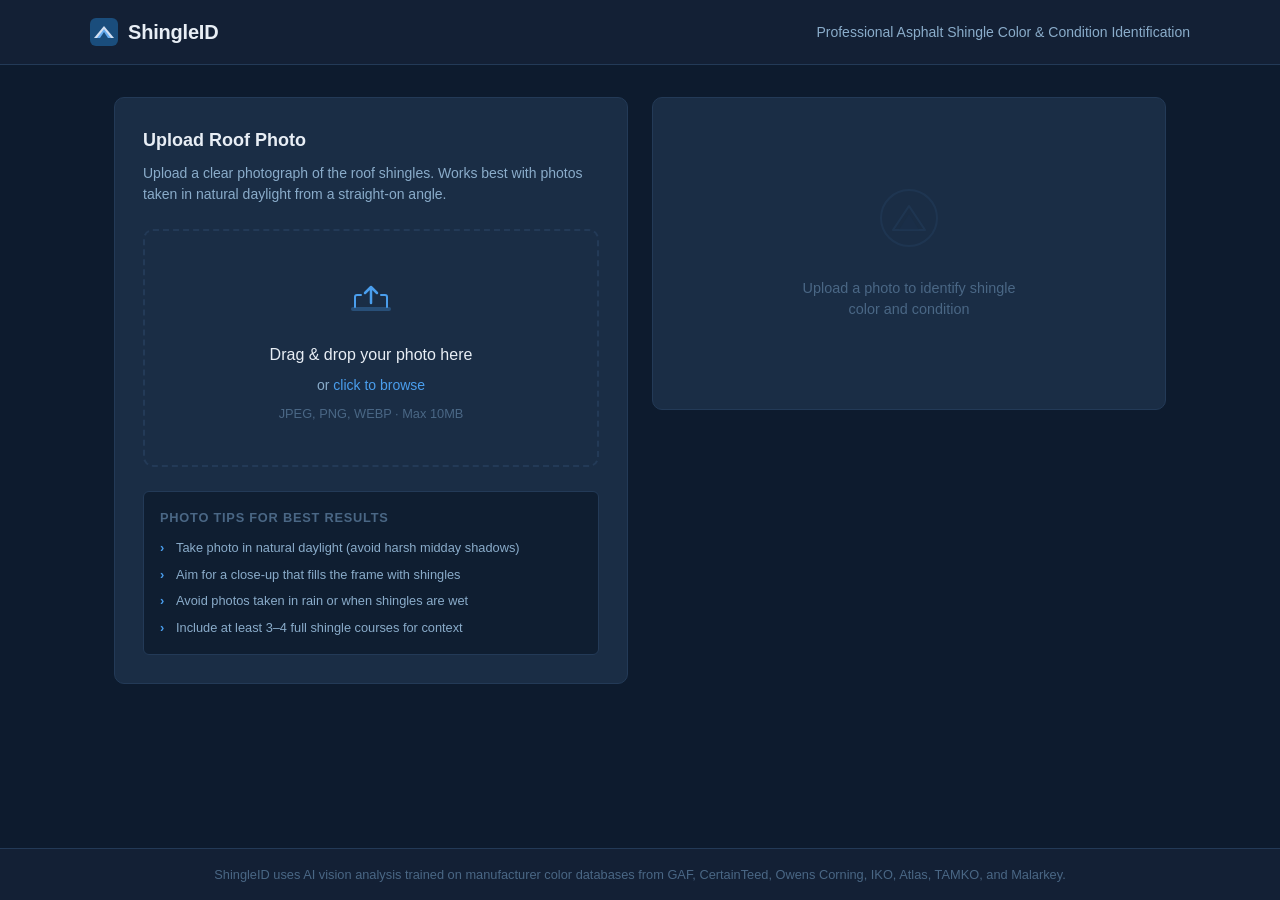
==== index.html @ e9d3400c "Deploy frontend to GitHub Pages e1e3cfd3feae121451f950fd6338cbbd2b38c214" ====
<!DOCTYPE html>
<html lang="en">
<head>
  <meta charset="UTF-8" />
  <meta name="viewport" content="width=device-width, initial-scale=1.0" />
  <title>ShingleID — Asphalt Shingle Identifier</title>
  <link rel="stylesheet" href="css/main.css" />
  <link rel="stylesheet" href="css/components.css" />
</head>
<body>
  <header class="header">
    <div class="header__inner">
      <div class="header__logo">
        <svg width="28" height="28" viewBox="0 0 28 28" fill="none" aria-hidden="true">
          <rect width="28" height="28" rx="6" fill="#1a4d7c"/>
          <path d="M4 20L14 8L24 20H4Z" fill="#e8f0fe" opacity="0.9"/>
          <path d="M7 20L14 11L21 20H7Z" fill="#4a9eed" opacity="0.8"/>
          <path d="M10 20L14 14L18 20H10Z" fill="#1a4d7c"/>
        </svg>
        <span>ShingleID</span>
      </div>
      <p class="header__tagline">Professional Asphalt Shingle Color &amp; Condition Identification</p>
    </div>
  </header>

  <main class="main">
    <div class="app-layout">
      <!-- Upload Panel -->
      <section class="panel panel--upload" id="uploadPanel">
        <h2 class="panel__title">Upload Roof Photo</h2>
        <p class="panel__desc">
          Upload a clear photograph of the roof shingles. Works best with photos taken
          in natural daylight from a straight-on angle.
        </p>

        <div class="upload-zone" id="uploadZone" tabindex="0" role="button"
             aria-label="Upload shingle photo — click or drag and drop">
          <div class="upload-zone__icon" aria-hidden="true">
            <svg width="48" height="48" viewBox="0 0 48 48" fill="none">
              <path d="M24 32V16M24 16L18 22M24 16L30 22" stroke="#4a9eed" stroke-width="2.5"
                    stroke-linecap="round" stroke-linejoin="round"/>
              <rect x="4" y="36" width="40" height="4" rx="2" fill="#4a9eed" opacity="0.3"/>
              <path d="M8 36V26a2 2 0 012-2h4M40 36V26a2 2 0 00-2-2h-4"
                    stroke="#4a9eed" stroke-width="2" stroke-linecap="round"/>
            </svg>
          </div>
          <p class="upload-zone__label">Drag &amp; drop your photo here</p>
          <p class="upload-zone__sub">or <span class="upload-zone__link">click to browse</span></p>
          <p class="upload-zone__hint">JPEG, PNG, WEBP · Max 10MB</p>
          <input type="file" id="fileInput" accept="image/jpeg,image/jpg,image/png,image/webp"
                 class="upload-zone__input" aria-hidden="true" tabindex="-1" />
        </div>

        <div class="preview-area hidden" id="previewArea">
          <img id="previewImg" class="preview-image" alt="Shingle photo preview" />
          <div class="preview-actions">
            <button class="btn btn--secondary" id="changeBtn" type="button">Change Photo</button>
            <button class="btn btn--primary" id="analyzeBtn" type="button">
              <svg width="16" height="16" viewBox="0 0 16 16" fill="none" aria-hidden="true">
                <circle cx="8" cy="8" r="6" stroke="currentColor" stroke-width="1.5"/>
                <path d="M8 5v3l2 2" stroke="currentColor" stroke-width="1.5"
                      stroke-linecap="round"/>
              </svg>
              Analyze Shingles
            </button>
          </div>
        </div>

        <div class="tips">
          <h3 class="tips__title">Photo Tips for Best Results</h3>
          <ul class="tips__list">
            <li>Take photo in natural daylight (avoid harsh midday shadows)</li>
            <li>Aim for a close-up that fills the frame with shingles</li>
            <li>Avoid photos taken in rain or when shingles are wet</li>
            <li>Include at least 3–4 full shingle courses for context</li>
          </ul>
        </div>
      </section>

      <!-- Results Panel -->
      <section class="panel panel--results" id="resultsPanel">
        <div class="results-placeholder" id="resultsPlaceholder">
          <div class="placeholder-icon" aria-hidden="true">
            <svg width="64" height="64" viewBox="0 0 64 64" fill="none">
              <circle cx="32" cy="32" r="28" stroke="#2a4a6e" stroke-width="2"/>
              <path d="M16 44L32 20L48 44H16Z" stroke="#2a4a6e" stroke-width="2"
                    stroke-linejoin="round" fill="none"/>
              <path d="M22 44L32 28L42 44H22Z" fill="#1a3a5e" opacity="0.5"/>
            </svg>
          </div>
          <p class="placeholder-text">Upload a photo to identify shingle color and condition</p>
        </div>

        <!-- Loading State -->
        <div class="loading-state hidden" id="loadingState">
          <div class="spinner" aria-label="Analyzing shingles...">
            <div class="spinner__ring"></div>
          </div>
          <p class="loading-text">Analyzing shingles...</p>
          <p class="loading-sub">Comparing against manufacturer color database</p>
        </div>

        <!-- Results Card -->
        <div class="results-card hidden" id="resultsCard">
          <div class="results-header">
            <div class="color-swatch-large" id="colorSwatchLarge"></div>
            <div class="results-primary">
              <div class="color-name-label">Identified Color</div>
              <div class="color-name" id="colorName">—</div>
              <div class="color-meta" id="colorMeta">—</div>
            </div>
          </div>

          <div class="results-grid">
            <div class="result-item">
              <div class="result-item__label">Condition</div>
              <div class="result-item__value">
                <span class="condition-badge" id="conditionBadge">—</span>
              </div>
            </div>

            <div class="result-item">
              <div class="result-item__label">Overall Confidence</div>
              <div class="result-item__value">
                <div class="confidence-bar-wrap">
                  <div class="confidence-bar" id="confidenceBar">
                    <div class="confidence-bar__fill" id="confidenceBarFill"></div>
                  </div>
                  <span class="confidence-pct" id="confidencePct">—</span>
                </div>
              </div>
            </div>
          </div>

          <div class="reasoning-section">
            <div class="reasoning-item">
              <div class="reasoning-item__title">Color Analysis</div>
              <div class="reasoning-item__text" id="colorReasoning">—</div>
            </div>
            <div class="reasoning-item">
              <div class="reasoning-item__title">Condition Assessment</div>
              <div class="reasoning-item__text" id="conditionReasoning">—</div>
            </div>
          </div>

          <div class="alternatives-section hidden" id="alternativesSection">
            <div class="alternatives-title">Alternative Matches</div>
            <div class="alternatives-list" id="alternativesList"></div>
          </div>

          <div class="review-warning hidden" id="reviewWarning">
            <svg width="16" height="16" viewBox="0 0 16 16" fill="none" aria-hidden="true">
              <path d="M8 2L14 13H2L8 2Z" stroke="#c47a00" stroke-width="1.5"
                    stroke-linejoin="round" fill="none"/>
              <path d="M8 6v3" stroke="#c47a00" stroke-width="1.5" stroke-linecap="round"/>
              <circle cx="8" cy="11" r="0.75" fill="#c47a00"/>
            </svg>
            Low confidence — consider taking a clearer photo or consulting the alternatives above
          </div>

          <div class="results-footer">
            <button class="btn btn--secondary btn--full" id="tryAnotherBtn" type="button">
              Analyze Another Photo
            </button>
          </div>
        </div>

        <!-- Error State -->
        <div class="error-state hidden" id="errorState">
          <div class="error-icon" aria-hidden="true">
            <svg width="48" height="48" viewBox="0 0 48 48" fill="none">
              <circle cx="24" cy="24" r="20" stroke="#d94f4f" stroke-width="2"/>
              <path d="M16 16L32 32M32 16L16 32" stroke="#d94f4f" stroke-width="2"
                    stroke-linecap="round"/>
            </svg>
          </div>
          <p class="error-title" id="errorTitle">Analysis failed</p>
          <p class="error-msg" id="errorMsg">Please try again.</p>
          <button class="btn btn--secondary" id="retryBtn" type="button">Try Again</button>
        </div>
      </section>
    </div>
  </main>

  <footer class="footer">
    <p>ShingleID uses AI vision analysis trained on manufacturer color databases from
       GAF, CertainTeed, Owens Corning, IKO, Atlas, TAMKO, and Malarkey.</p>
  </footer>

  <script src="js/config.js"></script>
  <script src="js/upload.js"></script>
  <script src="js/api.js"></script>
  <script src="js/results.js"></script>
  <script src="js/app.js"></script>
</body>
</html>
---- css/main.css ----
/* === Reset & Base === */
*, *::before, *::after { box-sizing: border-box; margin: 0; padding: 0; }

:root {
  --bg: #0d1b2e;
  --bg-surface: #132035;
  --bg-panel: #1a2d45;
  --bg-input: #0f1e31;
  --border: #233a57;
  --border-focus: #4a9eed;
  --text-primary: #e8eef5;
  --text-secondary: #8aacca;
  --text-muted: #4a6785;
  --accent: #4a9eed;
  --accent-hover: #6bb5f8;
  --accent-dark: #1a4d7c;
  --success: #2ecc71;
  --warning: #f0a500;
  --danger: #d94f4f;
  --radius: 10px;
  --radius-sm: 6px;
  --shadow: 0 4px 24px rgba(0,0,0,0.35);
  --font: -apple-system, BlinkMacSystemFont, 'Segoe UI', Roboto, sans-serif;
  --transition: 0.18s ease;
}

html { font-size: 16px; scroll-behavior: smooth; }

body {
  font-family: var(--font);
  background: var(--bg);
  color: var(--text-primary);
  line-height: 1.6;
  min-height: 100vh;
  display: flex;
  flex-direction: column;
}

/* === Header === */
.header {
  background: var(--bg-surface);
  border-bottom: 1px solid var(--border);
  padding: 16px 24px;
}

.header__inner {
  max-width: 1100px;
  margin: 0 auto;
  display: flex;
  align-items: center;
  gap: 20px;
  flex-wrap: wrap;
}

.header__logo {
  display: flex;
  align-items: center;
  gap: 10px;
  font-size: 1.25rem;
  font-weight: 700;
  letter-spacing: -0.01em;
  color: var(--text-primary);
}

.header__tagline {
  color: var(--text-secondary);
  font-size: 0.875rem;
  margin-left: auto;
}

/* === Main Layout === */
.main {
  flex: 1;
  padding: 32px 24px;
  max-width: 1100px;
  margin: 0 auto;
  width: 100%;
}

.app-layout {
  display: grid;
  grid-template-columns: 1fr 1fr;
  gap: 24px;
  align-items: start;
}

@media (max-width: 768px) {
  .app-layout { grid-template-columns: 1fr; }
  .header__tagline { display: none; }
}

/* === Panels === */
.panel {
  background: var(--bg-panel);
  border: 1px solid var(--border);
  border-radius: var(--radius);
  padding: 28px;
}

.panel__title {
  font-size: 1.125rem;
  font-weight: 600;
  margin-bottom: 8px;
  color: var(--text-primary);
}

.panel__desc {
  color: var(--text-secondary);
  font-size: 0.875rem;
  margin-bottom: 24px;
  line-height: 1.5;
}

/* === Buttons === */
.btn {
  display: inline-flex;
  align-items: center;
  gap: 8px;
  padding: 10px 20px;
  border-radius: var(--radius-sm);
  border: none;
  font-size: 0.9rem;
  font-weight: 500;
  cursor: pointer;
  transition: background var(--transition), opacity var(--transition);
  font-family: var(--font);
  text-decoration: none;
}

.btn--primary {
  background: var(--accent);
  color: #fff;
}

.btn--primary:hover { background: var(--accent-hover); }
.btn--primary:disabled { opacity: 0.5; cursor: not-allowed; }

.btn--secondary {
  background: var(--bg-input);
  color: var(--text-secondary);
  border: 1px solid var(--border);
}

.btn--secondary:hover { border-color: var(--accent); color: var(--text-primary); }

.btn--full { width: 100%; justify-content: center; }

/* === Utilities === */
.hidden { display: none !important; }

/* === Footer === */
.footer {
  background: var(--bg-surface);
  border-top: 1px solid var(--border);
  padding: 16px 24px;
  text-align: center;
  font-size: 0.8rem;
  color: var(--text-muted);
  line-height: 1.5;
}
---- css/components.css ----
/* === Upload Zone === */
.upload-zone {
  border: 2px dashed var(--border);
  border-radius: var(--radius);
  padding: 40px 24px;
  text-align: center;
  cursor: pointer;
  transition: border-color var(--transition), background var(--transition);
  position: relative;
  outline: none;
  user-select: none;
}

.upload-zone:hover,
.upload-zone:focus,
.upload-zone.drag-over {
  border-color: var(--accent);
  background: rgba(74, 158, 237, 0.04);
}

.upload-zone__input {
  position: absolute;
  inset: 0;
  opacity: 0;
  cursor: pointer;
  width: 100%;
  height: 100%;
}

.upload-zone__icon { margin-bottom: 16px; }

.upload-zone__label {
  font-size: 1rem;
  font-weight: 500;
  color: var(--text-primary);
  margin-bottom: 6px;
}

.upload-zone__sub {
  color: var(--text-secondary);
  font-size: 0.875rem;
  margin-bottom: 8px;
}

.upload-zone__link {
  color: var(--accent);
  font-weight: 500;
}

.upload-zone__hint {
  font-size: 0.8rem;
  color: var(--text-muted);
}

/* === Preview Area === */
.preview-area {
  display: flex;
  flex-direction: column;
  gap: 16px;
}

.preview-image {
  width: 100%;
  max-height: 280px;
  object-fit: cover;
  border-radius: var(--radius-sm);
  border: 1px solid var(--border);
  display: block;
}

.preview-actions {
  display: flex;
  gap: 12px;
}

.preview-actions .btn--primary { flex: 1; justify-content: center; }

/* === Tips === */
.tips {
  margin-top: 24px;
  padding: 16px;
  background: var(--bg-input);
  border-radius: var(--radius-sm);
  border: 1px solid var(--border);
}

.tips__title {
  font-size: 0.8rem;
  font-weight: 600;
  text-transform: uppercase;
  letter-spacing: 0.06em;
  color: var(--text-muted);
  margin-bottom: 10px;
}

.tips__list {
  list-style: none;
  display: flex;
  flex-direction: column;
  gap: 6px;
}

.tips__list li {
  font-size: 0.8rem;
  color: var(--text-secondary);
  padding-left: 16px;
  position: relative;
}

.tips__list li::before {
  content: "›";
  position: absolute;
  left: 0;
  color: var(--accent);
  font-weight: bold;
}

/* === Results Placeholder === */
.results-placeholder {
  display: flex;
  flex-direction: column;
  align-items: center;
  justify-content: center;
  padding: 60px 24px;
  text-align: center;
  gap: 20px;
}

.placeholder-icon { opacity: 0.3; }

.placeholder-text {
  color: var(--text-muted);
  font-size: 0.9rem;
  max-width: 240px;
  line-height: 1.5;
}

/* === Loading State === */
.loading-state {
  display: flex;
  flex-direction: column;
  align-items: center;
  justify-content: center;
  padding: 60px 24px;
  gap: 16px;
  text-align: center;
}

.spinner {
  width: 48px;
  height: 48px;
  position: relative;
}

.spinner__ring {
  width: 100%;
  height: 100%;
  border: 3px solid var(--border);
  border-top-color: var(--accent);
  border-radius: 50%;
  animation: spin 0.9s linear infinite;
}

@keyframes spin { to { transform: rotate(360deg); } }

.loading-text {
  font-size: 1rem;
  font-weight: 500;
  color: var(--text-primary);
}

.loading-sub {
  font-size: 0.85rem;
  color: var(--text-secondary);
}

/* === Results Card === */
.results-card { display: flex; flex-direction: column; gap: 20px; }

.results-header {
  display: flex;
  align-items: flex-start;
  gap: 16px;
}

.color-swatch-large {
  width: 72px;
  height: 72px;
  min-width: 72px;
  border-radius: var(--radius-sm);
  border: 2px solid var(--border);
  background: #555;
  box-shadow: 0 2px 8px rgba(0,0,0,0.3);
}

.results-primary { flex: 1; }

.color-name-label {
  font-size: 0.75rem;
  text-transform: uppercase;
  letter-spacing: 0.08em;
  color: var(--text-muted);
  margin-bottom: 4px;
}

.color-name {
  font-size: 1.5rem;
  font-weight: 700;
  color: var(--text-primary);
  line-height: 1.2;
  margin-bottom: 6px;
}

.color-meta {
  font-size: 0.875rem;
  color: var(--text-secondary);
}

/* === Results Grid === */
.results-grid {
  display: grid;
  grid-template-columns: 1fr 1fr;
  gap: 16px;
}

@media (max-width: 480px) {
  .results-grid { grid-template-columns: 1fr; }
}

.result-item {
  background: var(--bg-input);
  border: 1px solid var(--border);
  border-radius: var(--radius-sm);
  padding: 12px 14px;
}

.result-item__label {
  font-size: 0.75rem;
  text-transform: uppercase;
  letter-spacing: 0.06em;
  color: var(--text-muted);
  margin-bottom: 6px;
}

.result-item__value {
  font-size: 0.9rem;
  color: var(--text-primary);
}

/* === Condition Badge === */
.condition-badge {
  display: inline-block;
  padding: 3px 10px;
  border-radius: 20px;
  font-size: 0.8rem;
  font-weight: 600;
  text-transform: capitalize;
  letter-spacing: 0.02em;
}

.condition-badge--new    { background: rgba(46,204,113,0.15); color: #2ecc71; border: 1px solid rgba(46,204,113,0.3); }
.condition-badge--good   { background: rgba(74,158,237,0.15); color: #4a9eed; border: 1px solid rgba(74,158,237,0.3); }
.condition-badge--worn   { background: rgba(240,165,0,0.15);  color: #f0a500; border: 1px solid rgba(240,165,0,0.3); }
.condition-badge--faded  { background: rgba(240,165,0,0.12);  color: #d4900a; border: 1px solid rgba(240,165,0,0.25); }
.condition-badge--damaged { background: rgba(217,79,79,0.15); color: #d94f4f; border: 1px solid rgba(217,79,79,0.3); }

/* === Confidence Bar === */
.confidence-bar-wrap {
  display: flex;
  align-items: center;
  gap: 10px;
}

.confidence-bar {
  flex: 1;
  height: 8px;
  background: var(--border);
  border-radius: 4px;
  overflow: hidden;
}

.confidence-bar__fill {
  height: 100%;
  border-radius: 4px;
  transition: width 0.5s ease, background 0.3s;
}

.confidence-pct {
  font-size: 0.85rem;
  font-weight: 600;
  color: var(--text-primary);
  min-width: 36px;
  text-align: right;
}

/* === Reasoning === */
.reasoning-section {
  display: flex;
  flex-direction: column;
  gap: 12px;
}

.reasoning-item {
  background: var(--bg-input);
  border: 1px solid var(--border);
  border-radius: var(--radius-sm);
  padding: 12px 14px;
}

.reasoning-item__title {
  font-size: 0.75rem;
  text-transform: uppercase;
  letter-spacing: 0.06em;
  color: var(--text-muted);
  margin-bottom: 6px;
}

.reasoning-item__text {
  font-size: 0.875rem;
  color: var(--text-secondary);
  line-height: 1.55;
}

/* === Alternatives === */
.alternatives-section {
  display: flex;
  flex-direction: column;
  gap: 10px;
}

.alternatives-title {
  font-size: 0.75rem;
  text-transform: uppercase;
  letter-spacing: 0.06em;
  color: var(--text-muted);
}

.alternatives-list {
  display: flex;
  flex-wrap: wrap;
  gap: 8px;
}

.alt-chip {
  display: inline-flex;
  flex-direction: column;
  padding: 8px 12px;
  background: var(--bg-input);
  border: 1px solid var(--border);
  border-radius: var(--radius-sm);
  cursor: default;
  transition: border-color var(--transition);
}

.alt-chip:hover { border-color: var(--accent); }

.alt-chip__name {
  font-size: 0.85rem;
  font-weight: 500;
  color: var(--text-primary);
}

.alt-chip__meta {
  font-size: 0.75rem;
  color: var(--text-muted);
}

/* === Review Warning === */
.review-warning {
  display: flex;
  align-items: flex-start;
  gap: 8px;
  padding: 12px 14px;
  background: rgba(240,165,0,0.08);
  border: 1px solid rgba(240,165,0,0.3);
  border-radius: var(--radius-sm);
  font-size: 0.85rem;
  color: #c47a00;
  line-height: 1.45;
}

.review-warning svg { flex-shrink: 0; margin-top: 1px; }

/* === Error State === */
.error-state {
  display: flex;
  flex-direction: column;
  align-items: center;
  gap: 14px;
  padding: 60px 24px;
  text-align: center;
}

.error-title {
  font-size: 1rem;
  font-weight: 600;
  color: var(--danger);
}

.error-msg {
  font-size: 0.875rem;
  color: var(--text-secondary);
  max-width: 280px;
  line-height: 1.5;
}

/* === Results Footer === */
.results-footer { padding-top: 4px; }
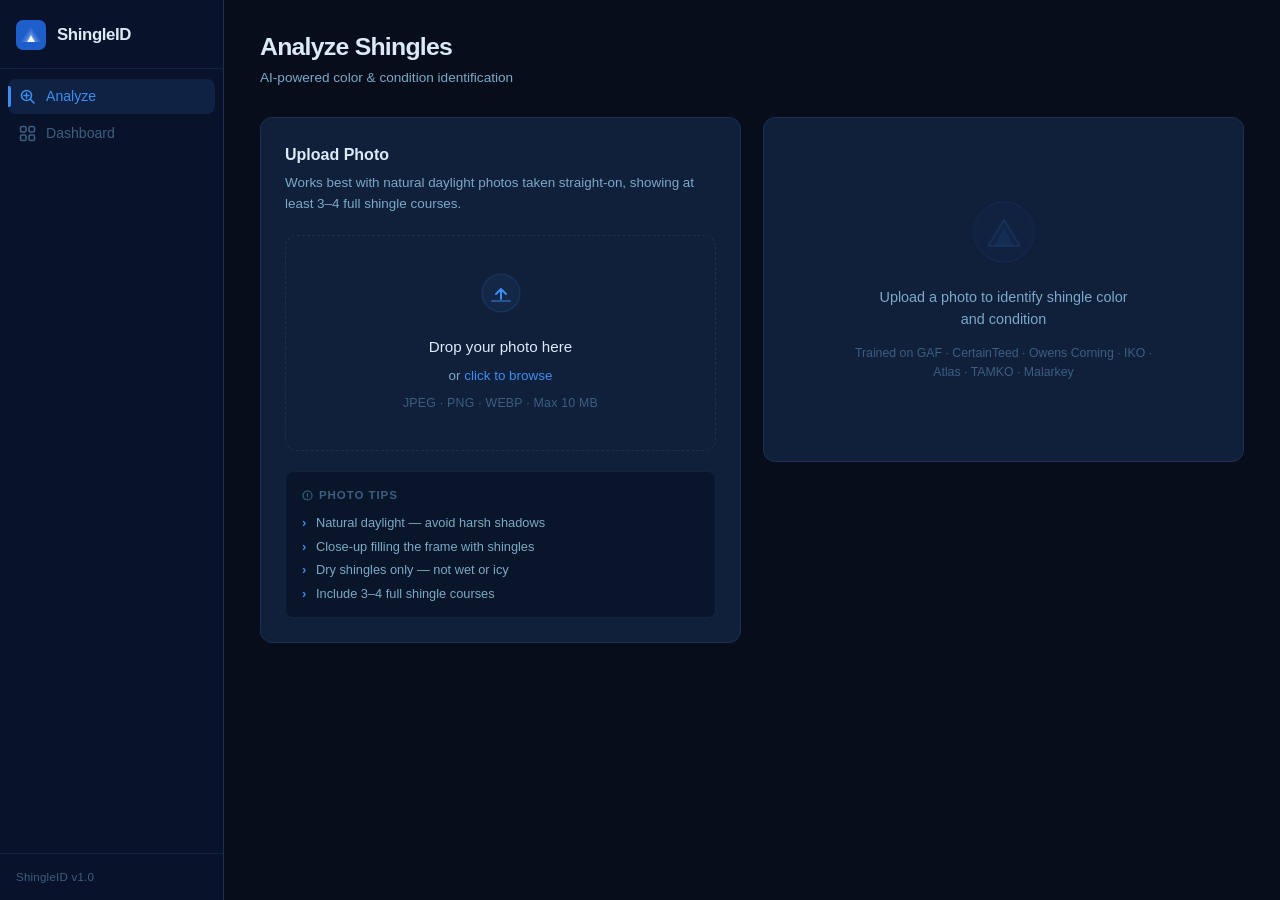
==== commit 830dc33b: "Deploy frontend to GitHub Pages fb9b1b8480ad4dadd8d3834b5f3414e577975bec" ====
--- a/index.html
+++ b/index.html
@@ -8,189 +8,389 @@
   <link rel="stylesheet" href="css/components.css" />
 </head>
 <body>
-  <header class="header">
-    <div class="header__inner">
-      <div class="header__logo">
-        <svg width="28" height="28" viewBox="0 0 28 28" fill="none" aria-hidden="true">
-          <rect width="28" height="28" rx="6" fill="#1a4d7c"/>
-          <path d="M4 20L14 8L24 20H4Z" fill="#e8f0fe" opacity="0.9"/>
-          <path d="M7 20L14 11L21 20H7Z" fill="#4a9eed" opacity="0.8"/>
-          <path d="M10 20L14 14L18 20H10Z" fill="#1a4d7c"/>
+
+  <!-- ═══ SIDEBAR ═══ -->
+  <aside class="sidebar" id="sidebar" aria-label="Main navigation">
+    <div class="sidebar__brand">
+      <svg width="30" height="30" viewBox="0 0 30 30" fill="none" aria-hidden="true">
+        <rect width="30" height="30" rx="7" fill="url(#sg)"/>
+        <path d="M5 22L15 7L25 22H5Z" fill="rgba(255,255,255,0.1)"/>
+        <path d="M8 22L15 11L22 22H8Z" fill="rgba(255,255,255,0.18)"/>
+        <path d="M11 22L15 15L19 22H11Z" fill="white" opacity="0.92"/>
+        <defs>
+          <linearGradient id="sg" x1="0" y1="0" x2="30" y2="30">
+            <stop offset="0%" stop-color="#1e5fcc"/>
+            <stop offset="100%" stop-color="#0c357a"/>
+          </linearGradient>
+        </defs>
+      </svg>
+      <span class="sidebar__brand-text">ShingleID</span>
+    </div>
+
+    <nav class="sidebar__nav" role="navigation" aria-label="Views">
+      <button class="nav-item nav-item--active" data-view="analyze" type="button" title="Analyze">
+        <svg class="nav-item__icon" width="17" height="17" viewBox="0 0 17 17" fill="none" aria-hidden="true">
+          <circle cx="7.5" cy="7.5" r="5" stroke="currentColor" stroke-width="1.6"/>
+          <path d="M11.5 11.5L15 15" stroke="currentColor" stroke-width="1.6" stroke-linecap="round"/>
+          <path d="M7.5 5v5M5 7.5h5" stroke="currentColor" stroke-width="1.4" stroke-linecap="round"/>
         </svg>
-        <span>ShingleID</span>
+        <span class="nav-item__label">Analyze</span>
+      </button>
+      <button class="nav-item" data-view="dashboard" type="button" title="Dashboard">
+        <svg class="nav-item__icon" width="17" height="17" viewBox="0 0 17 17" fill="none" aria-hidden="true">
+          <rect x="1.5" y="1.5" width="5.5" height="5.5" rx="1.5" stroke="currentColor" stroke-width="1.6"/>
+          <rect x="10" y="1.5" width="5.5" height="5.5" rx="1.5" stroke="currentColor" stroke-width="1.6"/>
+          <rect x="1.5" y="10" width="5.5" height="5.5" rx="1.5" stroke="currentColor" stroke-width="1.6"/>
+          <rect x="10" y="10" width="5.5" height="5.5" rx="1.5" stroke="currentColor" stroke-width="1.6"/>
+        </svg>
+        <span class="nav-item__label">Dashboard</span>
+      </button>
+    </nav>
+
+    <div class="sidebar__spacer"></div>
+
+    <div class="sidebar__footer">
+      <div class="sidebar__version">ShingleID v1.0</div>
+    </div>
+  </aside>
+
+  <!-- Mobile overlay -->
+  <div class="sidebar-overlay hidden" id="sidebarOverlay" aria-hidden="true"></div>
+
+  <!-- ═══ SHELL ═══ -->
+  <div class="shell">
+
+    <!-- Mobile topbar -->
+    <header class="topbar" aria-label="Mobile header">
+      <button class="topbar__menu" id="menuToggle" type="button" aria-label="Open menu">
+        <svg width="19" height="19" viewBox="0 0 19 19" fill="none" aria-hidden="true">
+          <path d="M2.5 4.5h14M2.5 9.5h14M2.5 14.5h14" stroke="currentColor" stroke-width="1.7" stroke-linecap="round"/>
+        </svg>
+      </button>
+      <div class="topbar__brand">
+        <svg width="20" height="20" viewBox="0 0 30 30" fill="none" aria-hidden="true">
+          <rect width="30" height="30" rx="7" fill="#1e5fcc"/>
+          <path d="M11 22L15 15L19 22H11Z" fill="white"/>
+        </svg>
+        ShingleID
       </div>
-      <p class="header__tagline">Professional Asphalt Shingle Color &amp; Condition Identification</p>
-    </div>
-  </header>
-
-  <main class="main">
-    <div class="app-layout">
-      <!-- Upload Panel -->
-      <section class="panel panel--upload" id="uploadPanel">
-        <h2 class="panel__title">Upload Roof Photo</h2>
-        <p class="panel__desc">
-          Upload a clear photograph of the roof shingles. Works best with photos taken
-          in natural daylight from a straight-on angle.
-        </p>
-
-        <div class="upload-zone" id="uploadZone" tabindex="0" role="button"
-             aria-label="Upload shingle photo — click or drag and drop">
-          <div class="upload-zone__icon" aria-hidden="true">
-            <svg width="48" height="48" viewBox="0 0 48 48" fill="none">
-              <path d="M24 32V16M24 16L18 22M24 16L30 22" stroke="#4a9eed" stroke-width="2.5"
-                    stroke-linecap="round" stroke-linejoin="round"/>
-              <rect x="4" y="36" width="40" height="4" rx="2" fill="#4a9eed" opacity="0.3"/>
-              <path d="M8 36V26a2 2 0 012-2h4M40 36V26a2 2 0 00-2-2h-4"
-                    stroke="#4a9eed" stroke-width="2" stroke-linecap="round"/>
+    </header>
+
+    <!-- ─── MAIN SCROLL AREA ─── -->
+    <main class="main" id="mainScroll">
+
+      <!-- ══ ANALYZE VIEW ══ -->
+      <div class="view" id="viewAnalyze">
+        <div class="view__header">
+          <div>
+            <h1 class="view__title">Analyze Shingles</h1>
+            <p class="view__subtitle">AI-powered color &amp; condition identification</p>
+          </div>
+        </div>
+
+        <div class="app-layout">
+
+          <!-- Upload Panel -->
+          <section class="panel panel--upload" id="uploadPanel">
+            <h2 class="panel__title">Upload Photo</h2>
+            <p class="panel__desc">Works best with natural daylight photos taken straight-on, showing at least 3–4 full shingle courses.</p>
+
+            <div class="upload-zone" id="uploadZone" tabindex="0" role="button"
+                 aria-label="Upload shingle photo — click or drag and drop">
+              <div class="upload-zone__icon" aria-hidden="true">
+                <svg width="42" height="42" viewBox="0 0 42 42" fill="none">
+                  <circle cx="21" cy="21" r="19" fill="rgba(61,142,240,0.07)" stroke="rgba(61,142,240,0.18)" stroke-width="1.2"/>
+                  <path d="M21 27V17M21 17l-5 5M21 17l5 5" stroke="#3d8ef0" stroke-width="2"
+                        stroke-linecap="round" stroke-linejoin="round"/>
+                  <path d="M12 29h18" stroke="#3d8ef0" stroke-width="1.8" stroke-linecap="round" opacity="0.45"/>
+                </svg>
+              </div>
+              <p class="upload-zone__label">Drop your photo here</p>
+              <p class="upload-zone__sub">or <span class="upload-zone__link">click to browse</span></p>
+              <p class="upload-zone__hint">JPEG · PNG · WEBP · Max 10 MB</p>
+              <input type="file" id="fileInput" accept="image/jpeg,image/jpg,image/png,image/webp"
+                     class="upload-zone__input" aria-hidden="true" tabindex="-1" />
+            </div>
+
+            <div class="preview-area hidden" id="previewArea">
+              <div class="preview-wrap">
+                <img id="previewImg" class="preview-image" alt="Shingle photo preview" />
+                <span class="preview-badge">Ready to analyze</span>
+              </div>
+              <div class="preview-actions">
+                <button class="btn btn--ghost" id="changeBtn" type="button">Change Photo</button>
+                <button class="btn btn--primary" id="analyzeBtn" type="button">
+                  <svg width="14" height="14" viewBox="0 0 14 14" fill="none" aria-hidden="true">
+                    <circle cx="6.5" cy="6.5" r="4.5" stroke="currentColor" stroke-width="1.5"/>
+                    <path d="M10 10L13 13" stroke="currentColor" stroke-width="1.5" stroke-linecap="round"/>
+                    <path d="M6.5 4.5v4M4.5 6.5h4" stroke="currentColor" stroke-width="1.3" stroke-linecap="round"/>
+                  </svg>
+                  Analyze Shingles
+                </button>
+              </div>
+            </div>
+
+            <div class="tips">
+              <div class="tips__title">
+                <svg width="11" height="11" viewBox="0 0 11 11" fill="none" aria-hidden="true">
+                  <circle cx="5.5" cy="5.5" r="4.5" stroke="currentColor" stroke-width="1.2"/>
+                  <path d="M5.5 3.5v3" stroke="currentColor" stroke-width="1.2" stroke-linecap="round"/>
+                  <circle cx="5.5" cy="8" r="0.55" fill="currentColor"/>
+                </svg>
+                Photo Tips
+              </div>
+              <ul class="tips__list">
+                <li>Natural daylight — avoid harsh shadows</li>
+                <li>Close-up filling the frame with shingles</li>
+                <li>Dry shingles only — not wet or icy</li>
+                <li>Include 3–4 full shingle courses</li>
+              </ul>
+            </div>
+          </section>
+
+          <!-- Results Panel -->
+          <section class="panel panel--results" id="resultsPanel">
+
+            <!-- Placeholder -->
+            <div class="results-placeholder" id="resultsPlaceholder">
+              <div class="placeholder-graphic" aria-hidden="true">
+                <svg width="68" height="68" viewBox="0 0 68 68" fill="none">
+                  <circle cx="34" cy="34" r="30" fill="rgba(61,142,240,0.05)" stroke="rgba(61,142,240,0.12)" stroke-width="1.5"/>
+                  <path d="M18 48L34 22L50 48H18Z" stroke="rgba(61,142,240,0.25)" stroke-width="1.5"
+                        stroke-linejoin="round" fill="rgba(61,142,240,0.06)"/>
+                  <path d="M24 48L34 30L44 48H24Z" fill="rgba(61,142,240,0.14)"/>
+                </svg>
+              </div>
+              <p class="placeholder-text">Upload a photo to identify shingle color and condition</p>
+              <p class="placeholder-hint">Trained on GAF · CertainTeed · Owens Corning · IKO · Atlas · TAMKO · Malarkey</p>
+            </div>
+
+            <!-- Loading -->
+            <div class="loading-state hidden" id="loadingState">
+              <div class="loading-ring" role="status" aria-label="Analyzing">
+                <svg width="50" height="50" viewBox="0 0 50 50" fill="none">
+                  <circle cx="25" cy="25" r="21" stroke="var(--border)" stroke-width="3"/>
+                  <circle cx="25" cy="25" r="21" stroke="var(--accent)" stroke-width="3"
+                          stroke-linecap="round" stroke-dasharray="132" stroke-dashoffset="99"
+                          class="loading-ring__arc"/>
+                </svg>
+              </div>
+              <p class="loading-text">Analyzing shingles…</p>
+              <p class="loading-sub">Comparing against manufacturer color database</p>
+            </div>
+
+            <!-- Results Card -->
+            <div class="results-card hidden" id="resultsCard">
+              <div class="results-hero">
+                <div class="color-swatch-large" id="colorSwatchLarge"></div>
+                <div class="results-primary">
+                  <div class="color-name-label">Identified Color</div>
+                  <div class="color-name" id="colorName">—</div>
+                  <div class="color-meta" id="colorMeta">—</div>
+                </div>
+              </div>
+
+              <div class="results-grid">
+                <div class="result-item">
+                  <div class="result-item__label">Condition</div>
+                  <div class="result-item__value">
+                    <span class="condition-badge" id="conditionBadge">—</span>
+                  </div>
+                </div>
+                <div class="result-item">
+                  <div class="result-item__label">Confidence</div>
+                  <div class="result-item__value">
+                    <div class="confidence-bar-wrap">
+                      <div class="confidence-bar" id="confidenceBar">
+                        <div class="confidence-bar__fill" id="confidenceBarFill"></div>
+                      </div>
+                      <span class="confidence-pct" id="confidencePct">—</span>
+                    </div>
+                  </div>
+                </div>
+              </div>
+
+              <div class="reasoning-section">
+                <div class="reasoning-item">
+                  <div class="reasoning-item__title">Color Analysis</div>
+                  <div class="reasoning-item__text" id="colorReasoning">—</div>
+                </div>
+                <div class="reasoning-item">
+                  <div class="reasoning-item__title">Condition Assessment</div>
+                  <div class="reasoning-item__text" id="conditionReasoning">—</div>
+                </div>
+              </div>
+
+              <div class="alternatives-section hidden" id="alternativesSection">
+                <div class="alternatives-title">Alternative Matches</div>
+                <div class="alternatives-list" id="alternativesList"></div>
+              </div>
+
+              <div class="review-warning hidden" id="reviewWarning">
+                <svg width="14" height="14" viewBox="0 0 14 14" fill="none" aria-hidden="true">
+                  <path d="M7 1.5L13 12H1L7 1.5Z" stroke="currentColor" stroke-width="1.4" stroke-linejoin="round"/>
+                  <path d="M7 5.5v3" stroke="currentColor" stroke-width="1.4" stroke-linecap="round"/>
+                  <circle cx="7" cy="10" r="0.6" fill="currentColor"/>
+                </svg>
+                Low confidence — consider a clearer photo or review alternatives above
+              </div>
+
+              <div class="results-actions">
+                <button class="btn btn--ghost btn--full" id="tryAnotherBtn" type="button">
+                  Analyze Another Photo
+                </button>
+              </div>
+            </div>
+
+            <!-- Error State -->
+            <div class="error-state hidden" id="errorState">
+              <div class="error-icon" aria-hidden="true">
+                <svg width="44" height="44" viewBox="0 0 44 44" fill="none">
+                  <circle cx="22" cy="22" r="19" fill="rgba(239,68,68,0.07)" stroke="rgba(239,68,68,0.25)" stroke-width="1.5"/>
+                  <path d="M15 15L29 29M29 15L15 29" stroke="#ef4444" stroke-width="2" stroke-linecap="round"/>
+                </svg>
+              </div>
+              <p class="error-title" id="errorTitle">Analysis failed</p>
+              <p class="error-msg" id="errorMsg">Please try again.</p>
+              <button class="btn btn--ghost" id="retryBtn" type="button">Try Again</button>
+            </div>
+
+          </section>
+        </div><!-- /app-layout -->
+      </div><!-- /viewAnalyze -->
+
+
+      <!-- ══ DASHBOARD VIEW ══ -->
+      <div class="view hidden" id="viewDashboard">
+        <div class="view__header">
+          <div>
+            <h1 class="view__title">Dashboard</h1>
+            <p class="view__subtitle">Analysis history and insights</p>
+          </div>
+          <button class="btn btn--ghost btn--sm" id="clearHistoryBtn" type="button">
+            <svg width="12" height="12" viewBox="0 0 12 12" fill="none" aria-hidden="true">
+              <path d="M1.5 3h9M4 3V2h4v1M3.5 3l.5 7h4l.5-7" stroke="currentColor" stroke-width="1.3" stroke-linecap="round" stroke-linejoin="round"/>
             </svg>
-          </div>
-          <p class="upload-zone__label">Drag &amp; drop your photo here</p>
-          <p class="upload-zone__sub">or <span class="upload-zone__link">click to browse</span></p>
-          <p class="upload-zone__hint">JPEG, PNG, WEBP · Max 10MB</p>
-          <input type="file" id="fileInput" accept="image/jpeg,image/jpg,image/png,image/webp"
-                 class="upload-zone__input" aria-hidden="true" tabindex="-1" />
+            Clear History
+          </button>
         </div>
 
-        <div class="preview-area hidden" id="previewArea">
-          <img id="previewImg" class="preview-image" alt="Shingle photo preview" />
-          <div class="preview-actions">
-            <button class="btn btn--secondary" id="changeBtn" type="button">Change Photo</button>
-            <button class="btn btn--primary" id="analyzeBtn" type="button">
-              <svg width="16" height="16" viewBox="0 0 16 16" fill="none" aria-hidden="true">
-                <circle cx="8" cy="8" r="6" stroke="currentColor" stroke-width="1.5"/>
-                <path d="M8 5v3l2 2" stroke="currentColor" stroke-width="1.5"
-                      stroke-linecap="round"/>
+        <!-- Stats -->
+        <div class="stats-grid">
+          <div class="stat-card stat-card--blue">
+            <div class="stat-card__icon">
+              <svg width="17" height="17" viewBox="0 0 17 17" fill="none" aria-hidden="true">
+                <circle cx="8.5" cy="8.5" r="6" stroke="currentColor" stroke-width="1.6"/>
+                <path d="M8.5 5.5V8.5L10.5 10.5" stroke="currentColor" stroke-width="1.5" stroke-linecap="round"/>
               </svg>
-              Analyze Shingles
-            </button>
+            </div>
+            <div class="stat-card__body">
+              <div class="stat-card__value" id="statTotal">0</div>
+              <div class="stat-card__label">Total Analyses</div>
+            </div>
+          </div>
+
+          <div class="stat-card stat-card--green">
+            <div class="stat-card__icon">
+              <svg width="17" height="17" viewBox="0 0 17 17" fill="none" aria-hidden="true">
+                <path d="M2 12L6 8L9 11L15 4.5" stroke="currentColor" stroke-width="1.6" stroke-linecap="round" stroke-linejoin="round"/>
+              </svg>
+            </div>
+            <div class="stat-card__body">
+              <div class="stat-card__value" id="statAvgConf">—</div>
+              <div class="stat-card__label">Avg. Confidence</div>
+            </div>
+          </div>
+
+          <div class="stat-card stat-card--purple">
+            <div class="stat-card__icon">
+              <svg width="17" height="17" viewBox="0 0 17 17" fill="none" aria-hidden="true">
+                <rect x="2" y="4" width="13" height="11" rx="2" stroke="currentColor" stroke-width="1.6"/>
+                <path d="M5 4V2M12 4V2M2 8h13" stroke="currentColor" stroke-width="1.5" stroke-linecap="round"/>
+              </svg>
+            </div>
+            <div class="stat-card__body">
+              <div class="stat-card__value" id="statToday">0</div>
+              <div class="stat-card__label">Today</div>
+            </div>
+          </div>
+
+          <div class="stat-card stat-card--amber">
+            <div class="stat-card__icon">
+              <svg width="17" height="17" viewBox="0 0 17 17" fill="none" aria-hidden="true">
+                <path d="M8.5 1.5l1.7 3.4L14 5.7l-2.75 2.7.65 3.8L8.5 10.5l-3.4 1.7.65-3.8L2.5 5.7l3.8-.8 1.7-3.4Z" stroke="currentColor" stroke-width="1.35" stroke-linejoin="round"/>
+              </svg>
+            </div>
+            <div class="stat-card__body">
+              <div class="stat-card__value stat-card__value--sm" id="statTopMfr">—</div>
+              <div class="stat-card__label">Top Manufacturer</div>
+            </div>
           </div>
         </div>
 
-        <div class="tips">
-          <h3 class="tips__title">Photo Tips for Best Results</h3>
-          <ul class="tips__list">
-            <li>Take photo in natural daylight (avoid harsh midday shadows)</li>
-            <li>Aim for a close-up that fills the frame with shingles</li>
-            <li>Avoid photos taken in rain or when shingles are wet</li>
-            <li>Include at least 3–4 full shingle courses for context</li>
-          </ul>
+        <!-- Dashboard grid: history + insights -->
+        <div class="dashboard-grid">
+
+          <!-- History panel -->
+          <div class="dash-panel">
+            <div class="dash-panel__header">
+              <h2 class="dash-panel__title">Recent Analyses</h2>
+              <span class="dash-panel__badge" id="historyCount">0</span>
+            </div>
+            <div id="historyList" class="history-list">
+              <div class="history-empty">
+                <svg width="38" height="38" viewBox="0 0 38 38" fill="none" aria-hidden="true">
+                  <circle cx="19" cy="19" r="16" stroke="var(--border)" stroke-width="1.5"/>
+                  <path d="M11 27L19 12L27 27H11Z" stroke="var(--border)" stroke-width="1.5" stroke-linejoin="round"/>
+                </svg>
+                <p>No analyses yet</p>
+                <span>Upload a photo to get started</span>
+              </div>
+            </div>
+          </div>
+
+          <!-- Insights panel -->
+          <div class="dash-panel dash-panel--insights">
+
+            <div class="insight-block">
+              <div class="insight-block__header">
+                <span class="insight-block__title">Confidence Trend</span>
+                <span class="insight-block__sub" id="trendLabel">last 20 scans</span>
+              </div>
+              <canvas id="confidenceChart" class="trend-chart" height="72" aria-label="Confidence trend chart"></canvas>
+            </div>
+
+            <div class="insight-block">
+              <div class="insight-block__header">
+                <span class="insight-block__title">Condition Breakdown</span>
+              </div>
+              <div id="conditionBreakdown" class="breakdown-list">
+                <div class="breakdown-empty">No data yet</div>
+              </div>
+            </div>
+
+            <div class="insight-block">
+              <div class="insight-block__header">
+                <span class="insight-block__title">Top Colors</span>
+              </div>
+              <div id="colorBreakdown" class="breakdown-list">
+                <div class="breakdown-empty">No data yet</div>
+              </div>
+            </div>
+
+          </div>
         </div>
-      </section>
-
-      <!-- Results Panel -->
-      <section class="panel panel--results" id="resultsPanel">
-        <div class="results-placeholder" id="resultsPlaceholder">
-          <div class="placeholder-icon" aria-hidden="true">
-            <svg width="64" height="64" viewBox="0 0 64 64" fill="none">
-              <circle cx="32" cy="32" r="28" stroke="#2a4a6e" stroke-width="2"/>
-              <path d="M16 44L32 20L48 44H16Z" stroke="#2a4a6e" stroke-width="2"
-                    stroke-linejoin="round" fill="none"/>
-              <path d="M22 44L32 28L42 44H22Z" fill="#1a3a5e" opacity="0.5"/>
-            </svg>
-          </div>
-          <p class="placeholder-text">Upload a photo to identify shingle color and condition</p>
-        </div>
-
-        <!-- Loading State -->
-        <div class="loading-state hidden" id="loadingState">
-          <div class="spinner" aria-label="Analyzing shingles...">
-            <div class="spinner__ring"></div>
-          </div>
-          <p class="loading-text">Analyzing shingles...</p>
-          <p class="loading-sub">Comparing against manufacturer color database</p>
-        </div>
-
-        <!-- Results Card -->
-        <div class="results-card hidden" id="resultsCard">
-          <div class="results-header">
-            <div class="color-swatch-large" id="colorSwatchLarge"></div>
-            <div class="results-primary">
-              <div class="color-name-label">Identified Color</div>
-              <div class="color-name" id="colorName">—</div>
-              <div class="color-meta" id="colorMeta">—</div>
-            </div>
-          </div>
-
-          <div class="results-grid">
-            <div class="result-item">
-              <div class="result-item__label">Condition</div>
-              <div class="result-item__value">
-                <span class="condition-badge" id="conditionBadge">—</span>
-              </div>
-            </div>
-
-            <div class="result-item">
-              <div class="result-item__label">Overall Confidence</div>
-              <div class="result-item__value">
-                <div class="confidence-bar-wrap">
-                  <div class="confidence-bar" id="confidenceBar">
-                    <div class="confidence-bar__fill" id="confidenceBarFill"></div>
-                  </div>
-                  <span class="confidence-pct" id="confidencePct">—</span>
-                </div>
-              </div>
-            </div>
-          </div>
-
-          <div class="reasoning-section">
-            <div class="reasoning-item">
-              <div class="reasoning-item__title">Color Analysis</div>
-              <div class="reasoning-item__text" id="colorReasoning">—</div>
-            </div>
-            <div class="reasoning-item">
-              <div class="reasoning-item__title">Condition Assessment</div>
-              <div class="reasoning-item__text" id="conditionReasoning">—</div>
-            </div>
-          </div>
-
-          <div class="alternatives-section hidden" id="alternativesSection">
-            <div class="alternatives-title">Alternative Matches</div>
-            <div class="alternatives-list" id="alternativesList"></div>
-          </div>
-
-          <div class="review-warning hidden" id="reviewWarning">
-            <svg width="16" height="16" viewBox="0 0 16 16" fill="none" aria-hidden="true">
-              <path d="M8 2L14 13H2L8 2Z" stroke="#c47a00" stroke-width="1.5"
-                    stroke-linejoin="round" fill="none"/>
-              <path d="M8 6v3" stroke="#c47a00" stroke-width="1.5" stroke-linecap="round"/>
-              <circle cx="8" cy="11" r="0.75" fill="#c47a00"/>
-            </svg>
-            Low confidence — consider taking a clearer photo or consulting the alternatives above
-          </div>
-
-          <div class="results-footer">
-            <button class="btn btn--secondary btn--full" id="tryAnotherBtn" type="button">
-              Analyze Another Photo
-            </button>
-          </div>
-        </div>
-
-        <!-- Error State -->
-        <div class="error-state hidden" id="errorState">
-          <div class="error-icon" aria-hidden="true">
-            <svg width="48" height="48" viewBox="0 0 48 48" fill="none">
-              <circle cx="24" cy="24" r="20" stroke="#d94f4f" stroke-width="2"/>
-              <path d="M16 16L32 32M32 16L16 32" stroke="#d94f4f" stroke-width="2"
-                    stroke-linecap="round"/>
-            </svg>
-          </div>
-          <p class="error-title" id="errorTitle">Analysis failed</p>
-          <p class="error-msg" id="errorMsg">Please try again.</p>
-          <button class="btn btn--secondary" id="retryBtn" type="button">Try Again</button>
-        </div>
-      </section>
-    </div>
-  </main>
-
-  <footer class="footer">
-    <p>ShingleID uses AI vision analysis trained on manufacturer color databases from
-       GAF, CertainTeed, Owens Corning, IKO, Atlas, TAMKO, and Malarkey.</p>
-  </footer>
+      </div><!-- /viewDashboard -->
+
+    </main>
+  </div><!-- /shell -->
 
   <script src="js/config.js"></script>
+  <script src="js/store.js"></script>
   <script src="js/upload.js"></script>
   <script src="js/api.js"></script>
   <script src="js/results.js"></script>
+  <script src="js/dashboard.js"></script>
   <script src="js/app.js"></script>
 </body>
 </html>
--- a/css/main.css
+++ b/css/main.css
@@ -1,30 +1,72 @@
-/* === Reset & Base === */
+/* ============================================================
+   ShingleID — main.css
+   Shell layout, design tokens, typography, buttons, utilities
+   ============================================================ */
+
+/* === Reset === */
 *, *::before, *::after { box-sizing: border-box; margin: 0; padding: 0; }
 
+/* === Design Tokens === */
 :root {
-  --bg: #0d1b2e;
-  --bg-surface: #132035;
-  --bg-panel: #1a2d45;
-  --bg-input: #0f1e31;
-  --border: #233a57;
-  --border-focus: #4a9eed;
-  --text-primary: #e8eef5;
-  --text-secondary: #8aacca;
-  --text-muted: #4a6785;
-  --accent: #4a9eed;
-  --accent-hover: #6bb5f8;
-  --accent-dark: #1a4d7c;
-  --success: #2ecc71;
-  --warning: #f0a500;
-  --danger: #d94f4f;
-  --radius: 10px;
-  --radius-sm: 6px;
-  --shadow: 0 4px 24px rgba(0,0,0,0.35);
-  --font: -apple-system, BlinkMacSystemFont, 'Segoe UI', Roboto, sans-serif;
-  --transition: 0.18s ease;
-}
-
-html { font-size: 16px; scroll-behavior: smooth; }
+  /* Backgrounds */
+  --bg:          #070d1a;
+  --bg-sidebar:  #08122a;
+  --bg-surface:  #0c1b35;
+  --bg-panel:    #101f3a;
+  --bg-card:     #0d1b36;
+  --bg-input:    #091528;
+
+  /* Borders */
+  --border:        #1b3052;
+  --border-subtle: #102540;
+  --border-hover:  #2a4e7c;
+
+  /* Text */
+  --text-primary:   #dceaf8;
+  --text-secondary: #7aaac8;
+  --text-muted:     #3c5f80;
+
+  /* Accent */
+  --accent:       #3d8ef0;
+  --accent-light: #5ba6f8;
+  --accent-dark:  #1a4d8c;
+  --accent-glow:  rgba(61, 142, 240, 0.14);
+  --accent-dim:   rgba(61, 142, 240, 0.08);
+
+  /* Status */
+  --green:  #22c55e;
+  --purple: #7c5cfc;
+  --amber:  #f59e0b;
+  --danger: #ef4444;
+
+  /* Card accent vars (overridden per card) */
+  --card-accent: var(--accent);
+
+  /* Dimensions */
+  --sidebar-w:   224px;
+  --topbar-h:    52px;
+
+  /* Shape */
+  --radius:    12px;
+  --radius-sm: 8px;
+  --radius-xs: 5px;
+
+  /* Depth */
+  --shadow-sm: 0 1px 4px rgba(0,0,0,.35);
+  --shadow:    0 6px 28px rgba(0,0,0,.45);
+  --shadow-lg: 0 12px 48px rgba(0,0,0,.55);
+
+  /* Motion */
+  --ease:       cubic-bezier(0.4, 0, 0.2, 1);
+  --transition: 0.17s cubic-bezier(0.4, 0, 0.2, 1);
+  --trans-slow: 0.32s cubic-bezier(0.4, 0, 0.2, 1);
+
+  /* Typography */
+  --font: -apple-system, BlinkMacSystemFont, 'Segoe UI', Roboto, 'Helvetica Neue', sans-serif;
+}
+
+/* === Base === */
+html { font-size: 16px; scroll-behavior: smooth; -webkit-font-smoothing: antialiased; }
 
 body {
   font-family: var(--font);
@@ -33,128 +75,358 @@
   line-height: 1.6;
   min-height: 100vh;
   display: flex;
+  overflow: hidden; /* sidebar + shell scroll separately */
+}
+
+/* === Scrollbar === */
+::-webkit-scrollbar { width: 5px; height: 5px; }
+::-webkit-scrollbar-track { background: transparent; }
+::-webkit-scrollbar-thumb { background: var(--border); border-radius: 10px; }
+::-webkit-scrollbar-thumb:hover { background: var(--border-hover); }
+
+/* ============================================================
+   SIDEBAR
+   ============================================================ */
+.sidebar {
+  width: var(--sidebar-w);
+  min-width: var(--sidebar-w);
+  height: 100vh;
+  background: var(--bg-sidebar);
+  border-right: 1px solid var(--border);
+  display: flex;
   flex-direction: column;
-}
-
-/* === Header === */
-.header {
-  background: var(--bg-surface);
+  position: fixed;
+  left: 0; top: 0; bottom: 0;
+  z-index: 200;
+  transition: transform var(--trans-slow);
+}
+
+/* Brand */
+.sidebar__brand {
+  display: flex;
+  align-items: center;
+  gap: 11px;
+  padding: 20px 16px 18px;
+  border-bottom: 1px solid var(--border-subtle);
+  flex-shrink: 0;
+}
+
+.sidebar__brand-text {
+  font-size: 1.05rem;
+  font-weight: 700;
+  letter-spacing: -0.022em;
+  color: var(--text-primary);
+}
+
+/* Nav */
+.sidebar__nav {
+  display: flex;
+  flex-direction: column;
+  gap: 2px;
+  padding: 10px 8px;
+}
+
+.nav-item {
+  display: flex;
+  align-items: center;
+  gap: 10px;
+  padding: 9px 11px;
+  border-radius: var(--radius-sm);
+  border: none;
+  background: transparent;
+  color: var(--text-muted);
+  font-size: 0.88rem;
+  font-weight: 500;
+  cursor: pointer;
+  transition: all var(--transition);
+  width: 100%;
+  text-align: left;
+  font-family: var(--font);
+  position: relative;
+}
+
+.nav-item:hover {
+  background: var(--accent-dim);
+  color: var(--text-secondary);
+}
+
+.nav-item--active {
+  background: rgba(61, 142, 240, 0.13);
+  color: var(--accent);
+}
+
+.nav-item--active::before {
+  content: '';
+  position: absolute;
+  left: 0; top: 20%; bottom: 20%;
+  width: 3px;
+  background: var(--accent);
+  border-radius: 0 2px 2px 0;
+}
+
+.nav-item__icon { flex-shrink: 0; }
+.nav-item__label { line-height: 1; }
+
+/* Footer */
+.sidebar__spacer { flex: 1; }
+
+.sidebar__footer {
+  padding: 14px 16px;
+  border-top: 1px solid var(--border-subtle);
+}
+
+.sidebar__version {
+  font-size: 0.72rem;
+  color: var(--text-muted);
+  letter-spacing: 0.02em;
+}
+
+/* ============================================================
+   MOBILE OVERLAY
+   ============================================================ */
+.sidebar-overlay {
+  position: fixed;
+  inset: 0;
+  background: rgba(0, 8, 20, 0.72);
+  z-index: 199;
+  backdrop-filter: blur(3px);
+  -webkit-backdrop-filter: blur(3px);
+}
+
+/* ============================================================
+   SHELL
+   ============================================================ */
+.shell {
+  flex: 1;
+  margin-left: var(--sidebar-w);
+  display: flex;
+  flex-direction: column;
+  min-height: 100vh;
+  overflow: hidden;
+}
+
+/* ============================================================
+   MOBILE TOPBAR
+   ============================================================ */
+.topbar {
+  display: none; /* hidden on desktop */
+  align-items: center;
+  gap: 12px;
+  height: var(--topbar-h);
+  padding: 0 16px;
+  background: var(--bg-sidebar);
   border-bottom: 1px solid var(--border);
-  padding: 16px 24px;
-}
-
-.header__inner {
-  max-width: 1100px;
-  margin: 0 auto;
-  display: flex;
-  align-items: center;
-  gap: 20px;
-  flex-wrap: wrap;
-}
-
-.header__logo {
-  display: flex;
-  align-items: center;
-  gap: 10px;
-  font-size: 1.25rem;
+  flex-shrink: 0;
+  position: sticky;
+  top: 0;
+  z-index: 50;
+}
+
+.topbar__menu {
+  background: transparent;
+  border: none;
+  color: var(--text-secondary);
+  cursor: pointer;
+  padding: 5px;
+  display: flex;
+  align-items: center;
+  justify-content: center;
+  border-radius: var(--radius-xs);
+  transition: color var(--transition), background var(--transition);
+}
+
+.topbar__menu:hover { color: var(--text-primary); background: var(--accent-dim); }
+
+.topbar__brand {
+  display: flex;
+  align-items: center;
+  gap: 8px;
+  font-size: 0.95rem;
   font-weight: 700;
-  letter-spacing: -0.01em;
-  color: var(--text-primary);
-}
-
-.header__tagline {
-  color: var(--text-secondary);
-  font-size: 0.875rem;
-  margin-left: auto;
-}
-
-/* === Main Layout === */
+  letter-spacing: -0.015em;
+  color: var(--text-primary);
+}
+
+/* ============================================================
+   MAIN SCROLL AREA
+   ============================================================ */
 .main {
   flex: 1;
-  padding: 32px 24px;
-  max-width: 1100px;
-  margin: 0 auto;
-  width: 100%;
-}
-
-.app-layout {
-  display: grid;
-  grid-template-columns: 1fr 1fr;
-  gap: 24px;
-  align-items: start;
-}
-
-@media (max-width: 768px) {
-  .app-layout { grid-template-columns: 1fr; }
-  .header__tagline { display: none; }
-}
-
-/* === Panels === */
+  overflow-y: auto;
+  overflow-x: hidden;
+}
+
+/* ============================================================
+   VIEWS
+   ============================================================ */
+.view {
+  padding: 32px 36px 56px;
+  animation: viewIn var(--trans-slow) both;
+}
+
+@keyframes viewIn {
+  from { opacity: 0; transform: translateY(8px); }
+  to   { opacity: 1; transform: translateY(0);   }
+}
+
+.view__header {
+  display: flex;
+  align-items: flex-start;
+  justify-content: space-between;
+  gap: 16px;
+  margin-bottom: 28px;
+}
+
+.view__title {
+  font-size: 1.55rem;
+  font-weight: 700;
+  letter-spacing: -0.03em;
+  color: var(--text-primary);
+  line-height: 1.2;
+  margin-bottom: 5px;
+}
+
+.view__subtitle {
+  font-size: 0.85rem;
+  color: var(--text-secondary);
+}
+
+/* ============================================================
+   PANELS (shared)
+   ============================================================ */
 .panel {
   background: var(--bg-panel);
   border: 1px solid var(--border);
   border-radius: var(--radius);
-  padding: 28px;
+  padding: 24px;
 }
 
 .panel__title {
-  font-size: 1.125rem;
+  font-size: 1rem;
   font-weight: 600;
-  margin-bottom: 8px;
-  color: var(--text-primary);
+  color: var(--text-primary);
+  margin-bottom: 6px;
 }
 
 .panel__desc {
+  font-size: 0.84rem;
   color: var(--text-secondary);
-  font-size: 0.875rem;
-  margin-bottom: 24px;
-  line-height: 1.5;
-}
-
-/* === Buttons === */
+  margin-bottom: 20px;
+  line-height: 1.55;
+}
+
+/* ============================================================
+   ANALYZE LAYOUT
+   ============================================================ */
+.app-layout {
+  display: grid;
+  grid-template-columns: 1fr 1fr;
+  gap: 22px;
+  align-items: start;
+}
+
+/* ============================================================
+   BUTTONS
+   ============================================================ */
 .btn {
   display: inline-flex;
   align-items: center;
-  gap: 8px;
-  padding: 10px 20px;
+  gap: 7px;
+  padding: 9px 18px;
   border-radius: var(--radius-sm);
-  border: none;
-  font-size: 0.9rem;
+  border: 1px solid transparent;
+  font-size: 0.875rem;
   font-weight: 500;
   cursor: pointer;
-  transition: background var(--transition), opacity var(--transition);
+  transition: all var(--transition);
   font-family: var(--font);
   text-decoration: none;
+  line-height: 1;
+  white-space: nowrap;
 }
 
 .btn--primary {
   background: var(--accent);
   color: #fff;
-}
-
-.btn--primary:hover { background: var(--accent-hover); }
-.btn--primary:disabled { opacity: 0.5; cursor: not-allowed; }
-
-.btn--secondary {
-  background: var(--bg-input);
+  border-color: var(--accent);
+}
+
+.btn--primary:hover {
+  background: var(--accent-light);
+  border-color: var(--accent-light);
+  box-shadow: 0 0 20px rgba(61, 142, 240, 0.3);
+}
+
+.btn--primary:disabled { opacity: 0.42; cursor: not-allowed; }
+
+.btn--ghost {
+  background: transparent;
   color: var(--text-secondary);
-  border: 1px solid var(--border);
-}
-
-.btn--secondary:hover { border-color: var(--accent); color: var(--text-primary); }
-
+  border-color: var(--border);
+}
+
+.btn--ghost:hover {
+  border-color: var(--accent);
+  color: var(--text-primary);
+  background: var(--accent-dim);
+}
+
+.btn--sm  { padding: 6px 12px; font-size: 0.79rem; }
 .btn--full { width: 100%; justify-content: center; }
 
-/* === Utilities === */
+/* ============================================================
+   UTILITIES
+   ============================================================ */
 .hidden { display: none !important; }
 
-/* === Footer === */
-.footer {
-  background: var(--bg-surface);
-  border-top: 1px solid var(--border);
-  padding: 16px 24px;
-  text-align: center;
-  font-size: 0.8rem;
-  color: var(--text-muted);
-  line-height: 1.5;
-}
+/* ============================================================
+   STATS GRID
+   ============================================================ */
+.stats-grid {
+  display: grid;
+  grid-template-columns: repeat(4, 1fr);
+  gap: 16px;
+  margin-bottom: 24px;
+}
+
+/* ============================================================
+   DASHBOARD GRID
+   ============================================================ */
+.dashboard-grid {
+  display: grid;
+  grid-template-columns: 1fr 360px;
+  gap: 20px;
+  align-items: start;
+}
+
+/* ============================================================
+   RESPONSIVE
+   ============================================================ */
+@media (max-width: 1100px) {
+  .stats-grid { grid-template-columns: repeat(2, 1fr); }
+  .dashboard-grid { grid-template-columns: 1fr; }
+}
+
+@media (max-width: 1024px) {
+  .sidebar {
+    transform: translateX(-100%);
+    box-shadow: none;
+  }
+  .sidebar--open {
+    transform: translateX(0);
+    box-shadow: var(--shadow-lg);
+  }
+  .shell { margin-left: 0; }
+  .topbar { display: flex; }
+  .view { padding: 20px 16px 40px; }
+}
+
+@media (max-width: 768px) {
+  .app-layout { grid-template-columns: 1fr; }
+  .view__header { flex-direction: column; align-items: stretch; }
+  .stats-grid { grid-template-columns: repeat(2, 1fr); }
+}
+
+@media (max-width: 420px) {
+  .stats-grid { grid-template-columns: 1fr; }
+}
--- a/css/components.css
+++ b/css/components.css
@@ -1,8 +1,15 @@
-/* === Upload Zone === */
+/* ============================================================
+   ShingleID — components.css
+   Upload, results, stat cards, history, insights, charts
+   ============================================================ */
+
+/* ============================================================
+   UPLOAD ZONE
+   ============================================================ */
 .upload-zone {
-  border: 2px dashed var(--border);
+  border: 1.5px dashed var(--border);
   border-radius: var(--radius);
-  padding: 40px 24px;
+  padding: 36px 20px;
   text-align: center;
   cursor: pointer;
   transition: border-color var(--transition), background var(--transition);
@@ -15,7 +22,12 @@
 .upload-zone:focus,
 .upload-zone.drag-over {
   border-color: var(--accent);
-  background: rgba(74, 158, 237, 0.04);
+  background: var(--accent-dim);
+}
+
+.upload-zone.drag-over {
+  border-style: solid;
+  box-shadow: 0 0 0 3px var(--accent-glow);
 }
 
 .upload-zone__input {
@@ -27,18 +39,18 @@
   height: 100%;
 }
 
-.upload-zone__icon { margin-bottom: 16px; }
+.upload-zone__icon { margin-bottom: 14px; }
 
 .upload-zone__label {
-  font-size: 1rem;
+  font-size: 0.95rem;
   font-weight: 500;
   color: var(--text-primary);
-  margin-bottom: 6px;
+  margin-bottom: 5px;
 }
 
 .upload-zone__sub {
+  font-size: 0.84rem;
   color: var(--text-secondary);
-  font-size: 0.875rem;
   margin-bottom: 8px;
 }
 
@@ -48,47 +60,71 @@
 }
 
 .upload-zone__hint {
-  font-size: 0.8rem;
-  color: var(--text-muted);
-}
-
-/* === Preview Area === */
+  font-size: 0.77rem;
+  color: var(--text-muted);
+  letter-spacing: 0.02em;
+}
+
+/* ============================================================
+   PREVIEW AREA
+   ============================================================ */
 .preview-area {
   display: flex;
   flex-direction: column;
-  gap: 16px;
-}
+  gap: 14px;
+}
+
+.preview-wrap { position: relative; }
 
 .preview-image {
   width: 100%;
-  max-height: 280px;
+  max-height: 260px;
   object-fit: cover;
   border-radius: var(--radius-sm);
   border: 1px solid var(--border);
   display: block;
 }
 
+.preview-badge {
+  position: absolute;
+  bottom: 10px;
+  right: 10px;
+  background: rgba(34, 197, 94, 0.18);
+  border: 1px solid rgba(34, 197, 94, 0.4);
+  color: #22c55e;
+  font-size: 0.73rem;
+  font-weight: 600;
+  padding: 3px 9px;
+  border-radius: 20px;
+  letter-spacing: 0.04em;
+}
+
 .preview-actions {
   display: flex;
-  gap: 12px;
+  gap: 10px;
 }
 
 .preview-actions .btn--primary { flex: 1; justify-content: center; }
 
-/* === Tips === */
+/* ============================================================
+   TIPS
+   ============================================================ */
 .tips {
-  margin-top: 24px;
-  padding: 16px;
+  margin-top: 20px;
+  padding: 14px 16px;
   background: var(--bg-input);
   border-radius: var(--radius-sm);
-  border: 1px solid var(--border);
+  border: 1px solid var(--border-subtle);
 }
 
 .tips__title {
-  font-size: 0.8rem;
+  display: flex;
+  align-items: center;
+  gap: 6px;
+  font-size: 0.72rem;
   font-weight: 600;
   text-transform: uppercase;
-  letter-spacing: 0.06em;
+  letter-spacing: 0.08em;
   color: var(--text-muted);
   margin-bottom: 10px;
 }
@@ -97,14 +133,15 @@
   list-style: none;
   display: flex;
   flex-direction: column;
-  gap: 6px;
+  gap: 5px;
 }
 
 .tips__list li {
   font-size: 0.8rem;
   color: var(--text-secondary);
-  padding-left: 16px;
+  padding-left: 14px;
   position: relative;
+  line-height: 1.45;
 }
 
 .tips__list li::before {
@@ -112,168 +149,194 @@
   position: absolute;
   left: 0;
   color: var(--accent);
-  font-weight: bold;
-}
-
-/* === Results Placeholder === */
+  font-weight: 700;
+}
+
+/* ============================================================
+   RESULTS PLACEHOLDER
+   ============================================================ */
 .results-placeholder {
   display: flex;
   flex-direction: column;
   align-items: center;
   justify-content: center;
-  padding: 60px 24px;
+  padding: 56px 24px;
   text-align: center;
-  gap: 20px;
-}
-
-.placeholder-icon { opacity: 0.3; }
+  gap: 14px;
+}
+
+.placeholder-graphic { opacity: 0.6; }
 
 .placeholder-text {
-  color: var(--text-muted);
+  color: var(--text-secondary);
   font-size: 0.9rem;
-  max-width: 240px;
+  font-weight: 500;
+  max-width: 260px;
   line-height: 1.5;
 }
 
-/* === Loading State === */
+.placeholder-hint {
+  font-size: 0.77rem;
+  color: var(--text-muted);
+  max-width: 300px;
+  line-height: 1.5;
+}
+
+/* ============================================================
+   LOADING STATE
+   ============================================================ */
 .loading-state {
   display: flex;
   flex-direction: column;
   align-items: center;
   justify-content: center;
-  padding: 60px 24px;
-  gap: 16px;
+  padding: 56px 24px;
+  gap: 14px;
   text-align: center;
 }
 
-.spinner {
-  width: 48px;
-  height: 48px;
-  position: relative;
-}
-
-.spinner__ring {
-  width: 100%;
-  height: 100%;
-  border: 3px solid var(--border);
-  border-top-color: var(--accent);
-  border-radius: 50%;
-  animation: spin 0.9s linear infinite;
-}
-
-@keyframes spin { to { transform: rotate(360deg); } }
+.loading-ring { display: flex; }
+
+.loading-ring__arc {
+  animation: spin-arc 1.1s linear infinite;
+  transform-origin: center;
+}
+
+@keyframes spin-arc {
+  to { transform: rotate(360deg); }
+}
 
 .loading-text {
-  font-size: 1rem;
+  font-size: 0.95rem;
   font-weight: 500;
   color: var(--text-primary);
 }
 
 .loading-sub {
-  font-size: 0.85rem;
+  font-size: 0.82rem;
   color: var(--text-secondary);
 }
 
-/* === Results Card === */
-.results-card { display: flex; flex-direction: column; gap: 20px; }
-
-.results-header {
+/* ============================================================
+   RESULTS CARD
+   ============================================================ */
+.results-card {
+  display: flex;
+  flex-direction: column;
+  gap: 18px;
+}
+
+.results-hero {
   display: flex;
   align-items: flex-start;
   gap: 16px;
+  padding-bottom: 18px;
+  border-bottom: 1px solid var(--border-subtle);
 }
 
 .color-swatch-large {
-  width: 72px;
-  height: 72px;
-  min-width: 72px;
+  width: 68px;
+  height: 68px;
+  min-width: 68px;
   border-radius: var(--radius-sm);
-  border: 2px solid var(--border);
-  background: #555;
-  box-shadow: 0 2px 8px rgba(0,0,0,0.3);
-}
-
-.results-primary { flex: 1; }
+  border: 1.5px solid var(--border);
+  background: linear-gradient(135deg, #555, #333);
+  box-shadow: 0 3px 12px rgba(0,0,0,.35), inset 0 1px 0 rgba(255,255,255,.07);
+  transition: background 0.4s ease;
+}
+
+.results-primary { flex: 1; min-width: 0; }
 
 .color-name-label {
-  font-size: 0.75rem;
+  font-size: 0.7rem;
   text-transform: uppercase;
-  letter-spacing: 0.08em;
-  color: var(--text-muted);
-  margin-bottom: 4px;
+  letter-spacing: 0.09em;
+  color: var(--text-muted);
+  margin-bottom: 5px;
 }
 
 .color-name {
-  font-size: 1.5rem;
+  font-size: 1.4rem;
   font-weight: 700;
+  letter-spacing: -0.02em;
   color: var(--text-primary);
   line-height: 1.2;
   margin-bottom: 6px;
+  overflow: hidden;
+  text-overflow: ellipsis;
+  white-space: nowrap;
 }
 
 .color-meta {
-  font-size: 0.875rem;
+  font-size: 0.84rem;
   color: var(--text-secondary);
 }
 
-/* === Results Grid === */
+/* ============================================================
+   RESULTS GRID (condition + confidence)
+   ============================================================ */
 .results-grid {
   display: grid;
   grid-template-columns: 1fr 1fr;
-  gap: 16px;
-}
-
-@media (max-width: 480px) {
+  gap: 12px;
+}
+
+@media (max-width: 520px) {
   .results-grid { grid-template-columns: 1fr; }
 }
 
 .result-item {
   background: var(--bg-input);
-  border: 1px solid var(--border);
+  border: 1px solid var(--border-subtle);
   border-radius: var(--radius-sm);
-  padding: 12px 14px;
+  padding: 11px 14px;
 }
 
 .result-item__label {
-  font-size: 0.75rem;
+  font-size: 0.7rem;
   text-transform: uppercase;
-  letter-spacing: 0.06em;
-  color: var(--text-muted);
-  margin-bottom: 6px;
+  letter-spacing: 0.07em;
+  color: var(--text-muted);
+  margin-bottom: 7px;
 }
 
 .result-item__value {
-  font-size: 0.9rem;
-  color: var(--text-primary);
-}
-
-/* === Condition Badge === */
+  font-size: 0.88rem;
+  color: var(--text-primary);
+}
+
+/* ============================================================
+   CONDITION BADGE
+   ============================================================ */
 .condition-badge {
   display: inline-block;
   padding: 3px 10px;
   border-radius: 20px;
-  font-size: 0.8rem;
+  font-size: 0.78rem;
   font-weight: 600;
   text-transform: capitalize;
-  letter-spacing: 0.02em;
-}
-
-.condition-badge--new    { background: rgba(46,204,113,0.15); color: #2ecc71; border: 1px solid rgba(46,204,113,0.3); }
-.condition-badge--good   { background: rgba(74,158,237,0.15); color: #4a9eed; border: 1px solid rgba(74,158,237,0.3); }
-.condition-badge--worn   { background: rgba(240,165,0,0.15);  color: #f0a500; border: 1px solid rgba(240,165,0,0.3); }
-.condition-badge--faded  { background: rgba(240,165,0,0.12);  color: #d4900a; border: 1px solid rgba(240,165,0,0.25); }
-.condition-badge--damaged { background: rgba(217,79,79,0.15); color: #d94f4f; border: 1px solid rgba(217,79,79,0.3); }
-
-/* === Confidence Bar === */
+  letter-spacing: 0.03em;
+}
+
+.condition-badge--new     { background: rgba(34,197,94,.14);  color: #22c55e; border: 1px solid rgba(34,197,94,.3); }
+.condition-badge--good    { background: rgba(61,142,240,.14); color: #4a9eed; border: 1px solid rgba(61,142,240,.3); }
+.condition-badge--worn    { background: rgba(245,158,11,.14); color: #f59e0b; border: 1px solid rgba(245,158,11,.3); }
+.condition-badge--faded   { background: rgba(245,158,11,.1);  color: #d4900a; border: 1px solid rgba(245,158,11,.25); }
+.condition-badge--damaged { background: rgba(239,68,68,.14);  color: #ef4444; border: 1px solid rgba(239,68,68,.3); }
+.condition-badge--unknown { background: rgba(100,100,120,.14); color: var(--text-muted); border: 1px solid var(--border); }
+
+/* ============================================================
+   CONFIDENCE BAR
+   ============================================================ */
 .confidence-bar-wrap {
   display: flex;
   align-items: center;
-  gap: 10px;
+  gap: 9px;
 }
 
 .confidence-bar {
   flex: 1;
-  height: 8px;
+  height: 7px;
   background: var(--border);
   border-radius: 4px;
   overflow: hidden;
@@ -282,127 +345,486 @@
 .confidence-bar__fill {
   height: 100%;
   border-radius: 4px;
-  transition: width 0.5s ease, background 0.3s;
+  transition: width 0.55s var(--ease), background 0.3s;
 }
 
 .confidence-pct {
-  font-size: 0.85rem;
-  font-weight: 600;
-  color: var(--text-primary);
-  min-width: 36px;
+  font-size: 0.83rem;
+  font-weight: 600;
+  color: var(--text-primary);
+  min-width: 34px;
   text-align: right;
 }
 
-/* === Reasoning === */
+/* ============================================================
+   REASONING
+   ============================================================ */
 .reasoning-section {
   display: flex;
   flex-direction: column;
-  gap: 12px;
+  gap: 10px;
 }
 
 .reasoning-item {
   background: var(--bg-input);
-  border: 1px solid var(--border);
+  border: 1px solid var(--border-subtle);
   border-radius: var(--radius-sm);
-  padding: 12px 14px;
+  padding: 11px 14px;
 }
 
 .reasoning-item__title {
-  font-size: 0.75rem;
+  font-size: 0.7rem;
   text-transform: uppercase;
-  letter-spacing: 0.06em;
-  color: var(--text-muted);
-  margin-bottom: 6px;
+  letter-spacing: 0.07em;
+  color: var(--text-muted);
+  margin-bottom: 5px;
 }
 
 .reasoning-item__text {
-  font-size: 0.875rem;
+  font-size: 0.84rem;
   color: var(--text-secondary);
   line-height: 1.55;
 }
 
-/* === Alternatives === */
+/* ============================================================
+   ALTERNATIVES
+   ============================================================ */
 .alternatives-section {
   display: flex;
   flex-direction: column;
-  gap: 10px;
+  gap: 9px;
 }
 
 .alternatives-title {
-  font-size: 0.75rem;
+  font-size: 0.7rem;
   text-transform: uppercase;
-  letter-spacing: 0.06em;
+  letter-spacing: 0.07em;
   color: var(--text-muted);
 }
 
 .alternatives-list {
   display: flex;
   flex-wrap: wrap;
-  gap: 8px;
+  gap: 7px;
 }
 
 .alt-chip {
   display: inline-flex;
   flex-direction: column;
-  padding: 8px 12px;
+  padding: 7px 12px;
   background: var(--bg-input);
   border: 1px solid var(--border);
   border-radius: var(--radius-sm);
   cursor: default;
-  transition: border-color var(--transition);
-}
-
-.alt-chip:hover { border-color: var(--accent); }
+  transition: border-color var(--transition), background var(--transition);
+  gap: 2px;
+}
+
+.alt-chip:hover { border-color: var(--accent); background: var(--accent-dim); }
 
 .alt-chip__name {
-  font-size: 0.85rem;
+  font-size: 0.83rem;
   font-weight: 500;
   color: var(--text-primary);
 }
 
 .alt-chip__meta {
-  font-size: 0.75rem;
-  color: var(--text-muted);
-}
-
-/* === Review Warning === */
+  font-size: 0.73rem;
+  color: var(--text-muted);
+}
+
+/* ============================================================
+   REVIEW WARNING
+   ============================================================ */
 .review-warning {
   display: flex;
   align-items: flex-start;
   gap: 8px;
-  padding: 12px 14px;
-  background: rgba(240,165,0,0.08);
-  border: 1px solid rgba(240,165,0,0.3);
+  padding: 11px 13px;
+  background: rgba(245, 158, 11, .07);
+  border: 1px solid rgba(245, 158, 11, .28);
   border-radius: var(--radius-sm);
-  font-size: 0.85rem;
-  color: #c47a00;
+  font-size: 0.82rem;
+  color: #d99f0d;
   line-height: 1.45;
 }
 
-.review-warning svg { flex-shrink: 0; margin-top: 1px; }
-
-/* === Error State === */
+.review-warning svg { flex-shrink: 0; margin-top: 1px; color: #d99f0d; }
+
+/* ============================================================
+   RESULTS ACTIONS
+   ============================================================ */
+.results-actions { padding-top: 2px; }
+
+/* ============================================================
+   ERROR STATE
+   ============================================================ */
 .error-state {
   display: flex;
   flex-direction: column;
   align-items: center;
-  gap: 14px;
-  padding: 60px 24px;
+  gap: 12px;
+  padding: 56px 24px;
   text-align: center;
 }
 
 .error-title {
-  font-size: 1rem;
+  font-size: 0.95rem;
   font-weight: 600;
   color: var(--danger);
 }
 
 .error-msg {
-  font-size: 0.875rem;
+  font-size: 0.84rem;
   color: var(--text-secondary);
   max-width: 280px;
   line-height: 1.5;
 }
 
-/* === Results Footer === */
-.results-footer { padding-top: 4px; }
+/* ============================================================
+   STAT CARDS
+   ============================================================ */
+.stat-card {
+  background: var(--bg-panel);
+  border: 1px solid var(--border);
+  border-radius: var(--radius);
+  padding: 18px 20px;
+  display: flex;
+  align-items: center;
+  gap: 15px;
+  position: relative;
+  overflow: hidden;
+  transition: border-color var(--transition), transform var(--transition), box-shadow var(--transition);
+}
+
+.stat-card:hover {
+  border-color: var(--card-accent);
+  transform: translateY(-1px);
+  box-shadow: 0 4px 20px rgba(0,0,0,.3);
+}
+
+/* Top accent line */
+.stat-card::before {
+  content: '';
+  position: absolute;
+  top: 0; left: 0; right: 0;
+  height: 2px;
+  background: var(--card-accent);
+  border-radius: var(--radius) var(--radius) 0 0;
+  opacity: 0.7;
+  transition: opacity var(--transition);
+}
+
+.stat-card:hover::before { opacity: 1; }
+
+/* Subtle glow blob */
+.stat-card::after {
+  content: '';
+  position: absolute;
+  top: -20px; right: -20px;
+  width: 80px; height: 80px;
+  background: var(--card-accent);
+  border-radius: 50%;
+  opacity: 0.04;
+  transition: opacity var(--transition);
+}
+
+.stat-card:hover::after { opacity: 0.08; }
+
+.stat-card--blue   { --card-accent: var(--accent); }
+.stat-card--green  { --card-accent: var(--green); }
+.stat-card--purple { --card-accent: var(--purple); }
+.stat-card--amber  { --card-accent: var(--amber); }
+
+.stat-card__icon {
+  width: 36px;
+  height: 36px;
+  min-width: 36px;
+  border-radius: var(--radius-sm);
+  background: rgba(0,0,0,.2);
+  border: 1px solid rgba(255,255,255,.04);
+  display: flex;
+  align-items: center;
+  justify-content: center;
+  color: var(--card-accent);
+  flex-shrink: 0;
+}
+
+.stat-card__body { flex: 1; min-width: 0; }
+
+.stat-card__value {
+  font-size: 1.65rem;
+  font-weight: 700;
+  letter-spacing: -0.03em;
+  color: var(--text-primary);
+  line-height: 1.1;
+  margin-bottom: 3px;
+}
+
+.stat-card__value--sm {
+  font-size: 1.05rem;
+  letter-spacing: -0.01em;
+}
+
+.stat-card__label {
+  font-size: 0.76rem;
+  color: var(--text-muted);
+  font-weight: 500;
+  text-transform: uppercase;
+  letter-spacing: 0.06em;
+}
+
+/* ============================================================
+   DASH PANEL
+   ============================================================ */
+.dash-panel {
+  background: var(--bg-panel);
+  border: 1px solid var(--border);
+  border-radius: var(--radius);
+  overflow: hidden;
+}
+
+.dash-panel__header {
+  display: flex;
+  align-items: center;
+  justify-content: space-between;
+  padding: 18px 20px 14px;
+  border-bottom: 1px solid var(--border-subtle);
+}
+
+.dash-panel__title {
+  font-size: 0.92rem;
+  font-weight: 600;
+  color: var(--text-primary);
+}
+
+.dash-panel__badge {
+  display: inline-flex;
+  align-items: center;
+  justify-content: center;
+  min-width: 22px;
+  height: 22px;
+  padding: 0 7px;
+  background: var(--accent-dim);
+  color: var(--accent);
+  border-radius: 20px;
+  font-size: 0.73rem;
+  font-weight: 600;
+}
+
+/* ============================================================
+   HISTORY LIST
+   ============================================================ */
+.history-list {
+  max-height: 520px;
+  overflow-y: auto;
+}
+
+.history-empty {
+  display: flex;
+  flex-direction: column;
+  align-items: center;
+  gap: 10px;
+  padding: 48px 24px;
+  text-align: center;
+  opacity: 0.55;
+}
+
+.history-empty p {
+  font-size: 0.9rem;
+  font-weight: 500;
+  color: var(--text-secondary);
+}
+
+.history-empty span {
+  font-size: 0.8rem;
+  color: var(--text-muted);
+}
+
+/* History items */
+.history-item {
+  display: flex;
+  align-items: center;
+  gap: 14px;
+  padding: 13px 18px;
+  border-bottom: 1px solid var(--border-subtle);
+  transition: background var(--transition);
+  cursor: default;
+}
+
+.history-item:last-child { border-bottom: none; }
+
+.history-item:hover { background: rgba(255,255,255,.024); }
+
+/* Animate in */
+.history-item {
+  animation: itemIn 0.25s var(--ease) both;
+}
+
+@keyframes itemIn {
+  from { opacity: 0; transform: translateX(-6px); }
+  to   { opacity: 1; transform: translateX(0); }
+}
+
+.history-item__swatch {
+  width: 38px;
+  height: 38px;
+  min-width: 38px;
+  border-radius: 7px;
+  border: 1px solid rgba(255,255,255,.09);
+  box-shadow: 0 2px 8px rgba(0,0,0,.3);
+  flex-shrink: 0;
+}
+
+.history-item__info {
+  flex: 1;
+  min-width: 0;
+}
+
+.history-item__name {
+  font-size: 0.88rem;
+  font-weight: 600;
+  color: var(--text-primary);
+  overflow: hidden;
+  text-overflow: ellipsis;
+  white-space: nowrap;
+  line-height: 1.3;
+  margin-bottom: 3px;
+}
+
+.history-item__meta {
+  font-size: 0.75rem;
+  color: var(--text-muted);
+  overflow: hidden;
+  text-overflow: ellipsis;
+  white-space: nowrap;
+}
+
+.history-item__right {
+  display: flex;
+  flex-direction: column;
+  align-items: flex-end;
+  gap: 5px;
+  flex-shrink: 0;
+}
+
+.history-item__conf {
+  font-size: 0.82rem;
+  font-weight: 600;
+  color: var(--text-primary);
+}
+
+.history-item__time {
+  font-size: 0.72rem;
+  color: var(--text-muted);
+}
+
+/* Mini confidence bar for history */
+.history-item__bar {
+  width: 52px;
+  height: 4px;
+  background: var(--border);
+  border-radius: 2px;
+  overflow: hidden;
+}
+
+.history-item__bar-fill {
+  height: 100%;
+  border-radius: 2px;
+}
+
+/* ============================================================
+   INSIGHTS PANEL
+   ============================================================ */
+.dash-panel--insights {
+  display: flex;
+  flex-direction: column;
+}
+
+.insight-block {
+  padding: 16px 20px;
+  border-bottom: 1px solid var(--border-subtle);
+}
+
+.insight-block:last-child { border-bottom: none; }
+
+.insight-block__header {
+  display: flex;
+  align-items: center;
+  justify-content: space-between;
+  margin-bottom: 12px;
+}
+
+.insight-block__title {
+  font-size: 0.78rem;
+  font-weight: 600;
+  text-transform: uppercase;
+  letter-spacing: 0.07em;
+  color: var(--text-muted);
+}
+
+.insight-block__sub {
+  font-size: 0.72rem;
+  color: var(--text-muted);
+}
+
+/* ============================================================
+   TREND CHART (canvas)
+   ============================================================ */
+.trend-chart {
+  width: 100%;
+  height: 72px;
+  display: block;
+  border-radius: var(--radius-xs);
+}
+
+/* ============================================================
+   BREAKDOWN BARS
+   ============================================================ */
+.breakdown-list {
+  display: flex;
+  flex-direction: column;
+  gap: 7px;
+}
+
+.breakdown-empty {
+  font-size: 0.8rem;
+  color: var(--text-muted);
+  padding: 4px 0;
+}
+
+.breakdown-row {
+  display: grid;
+  grid-template-columns: 100px 1fr 30px;
+  align-items: center;
+  gap: 10px;
+}
+
+.breakdown-label {
+  font-size: 0.8rem;
+  color: var(--text-secondary);
+  overflow: hidden;
+  text-overflow: ellipsis;
+  white-space: nowrap;
+  text-transform: capitalize;
+}
+
+.breakdown-track {
+  height: 6px;
+  background: var(--border);
+  border-radius: 3px;
+  overflow: hidden;
+}
+
+.breakdown-fill {
+  height: 100%;
+  border-radius: 3px;
+  transition: width 0.6s var(--ease);
+}
+
+.breakdown-count {
+  font-size: 0.75rem;
+  color: var(--text-muted);
+  text-align: right;
+  font-weight: 500;
+}
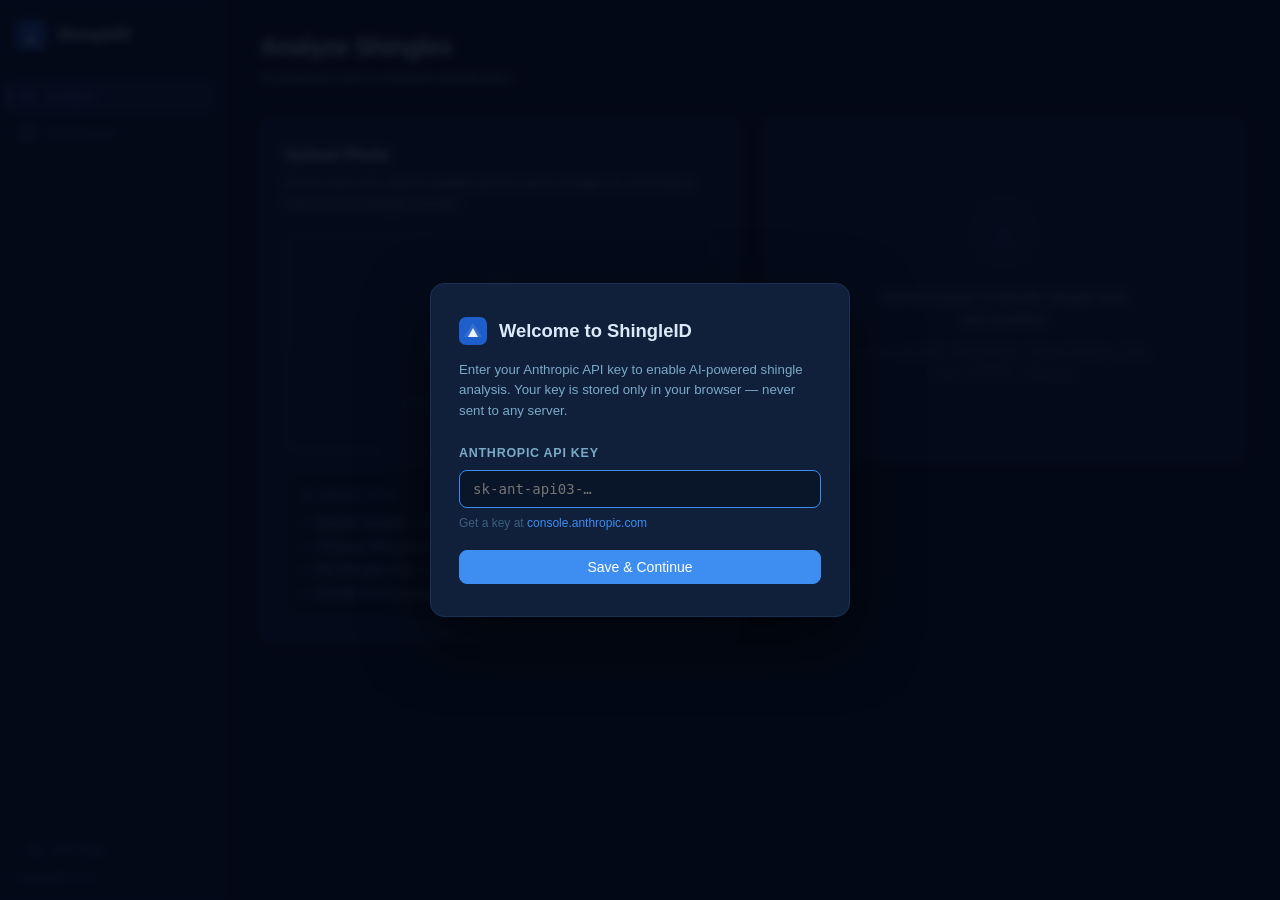
==== commit 6063dfc6: "Deploy frontend to GitHub Pages 7a5145e479199eeb682bb887b5b994e2d88e521e" ====
--- a/index.html
+++ b/index.html
@@ -50,6 +50,15 @@
     <div class="sidebar__spacer"></div>
 
     <div class="sidebar__footer">
+      <button class="nav-item" id="apiKeyBtn" type="button" title="API Key Settings"
+              onclick="App.showApiKeyModal && App.showApiKeyModal()">
+        <svg class="nav-item__icon" width="17" height="17" viewBox="0 0 17 17" fill="none" aria-hidden="true">
+          <circle cx="7" cy="7" r="4.5" stroke="currentColor" stroke-width="1.5"/>
+          <path d="M10.5 10.5L15 15" stroke="currentColor" stroke-width="1.5" stroke-linecap="round"/>
+          <circle cx="7" cy="7" r="1.5" fill="currentColor" opacity="0.5"/>
+        </svg>
+        <span class="nav-item__label">API Key</span>
+      </button>
       <div class="sidebar__version">ShingleID v1.0</div>
     </div>
   </aside>
@@ -385,6 +394,37 @@
     </main>
   </div><!-- /shell -->
 
+  <!-- API Key Setup Modal -->
+  <div class="modal-backdrop hidden" id="apiKeyModal" role="dialog" aria-modal="true" aria-labelledby="modalTitle">
+    <div class="modal">
+      <div class="modal__header">
+        <svg width="28" height="28" viewBox="0 0 28 28" fill="none" aria-hidden="true">
+          <rect width="28" height="28" rx="7" fill="url(#mk)"/>
+          <path d="M5 20L14 6L23 20H5Z" fill="rgba(255,255,255,0.1)"/>
+          <path d="M9 20L14 11L19 20H9Z" fill="white" opacity="0.9"/>
+          <defs>
+            <linearGradient id="mk" x1="0" y1="0" x2="28" y2="28">
+              <stop offset="0%" stop-color="#1e5fcc"/>
+              <stop offset="100%" stop-color="#0c357a"/>
+            </linearGradient>
+          </defs>
+        </svg>
+        <h2 class="modal__title" id="modalTitle">Welcome to ShingleID</h2>
+      </div>
+      <p class="modal__desc">Enter your Anthropic API key to enable AI-powered shingle analysis. Your key is stored only in your browser — never sent to any server.</p>
+      <div class="modal__field">
+        <label class="modal__label" for="apiKeyInput">Anthropic API Key</label>
+        <input class="modal__input" id="apiKeyInput" type="password"
+               placeholder="sk-ant-api03-…" autocomplete="off" spellcheck="false" />
+        <p class="modal__hint">Get a key at <a href="https://console.anthropic.com/settings/keys" target="_blank" rel="noopener">console.anthropic.com</a></p>
+      </div>
+      <div class="modal__error hidden" id="apiKeyError">Please enter a valid API key.</div>
+      <div class="modal__actions">
+        <button class="btn btn--primary btn--full" id="saveApiKeyBtn" type="button">Save &amp; Continue</button>
+      </div>
+    </div>
+  </div>
+
   <script src="js/config.js"></script>
   <script src="js/store.js"></script>
   <script src="js/upload.js"></script>
--- a/css/main.css
+++ b/css/main.css
@@ -430,3 +430,104 @@
 @media (max-width: 420px) {
   .stats-grid { grid-template-columns: 1fr; }
 }
+
+/* ============================================================
+   API KEY MODAL
+   ============================================================ */
+.modal-backdrop {
+  position: fixed;
+  inset: 0;
+  background: rgba(4, 9, 22, 0.88);
+  backdrop-filter: blur(4px);
+  display: flex;
+  align-items: center;
+  justify-content: center;
+  z-index: 1000;
+  padding: 20px;
+}
+
+.modal {
+  background: var(--bg-panel);
+  border: 1px solid var(--border);
+  border-radius: 14px;
+  padding: 32px 28px;
+  width: 100%;
+  max-width: 420px;
+  box-shadow: 0 24px 64px rgba(0,0,0,0.6);
+}
+
+.modal__header {
+  display: flex;
+  align-items: center;
+  gap: 12px;
+  margin-bottom: 14px;
+}
+
+.modal__title {
+  font-size: 1.15rem;
+  font-weight: 700;
+  color: var(--text-primary);
+}
+
+.modal__desc {
+  font-size: 0.83rem;
+  color: var(--text-secondary);
+  line-height: 1.55;
+  margin-bottom: 22px;
+}
+
+.modal__field {
+  margin-bottom: 16px;
+}
+
+.modal__label {
+  display: block;
+  font-size: 0.78rem;
+  font-weight: 600;
+  color: var(--text-secondary);
+  text-transform: uppercase;
+  letter-spacing: 0.06em;
+  margin-bottom: 7px;
+}
+
+.modal__input {
+  width: 100%;
+  background: var(--bg-input);
+  border: 1.5px solid var(--border);
+  border-radius: 8px;
+  padding: 10px 13px;
+  color: var(--text-primary);
+  font-size: 0.88rem;
+  font-family: ui-monospace, 'Fira Code', monospace;
+  outline: none;
+  transition: border-color var(--transition);
+}
+
+.modal__input:focus {
+  border-color: var(--accent);
+}
+
+.modal__hint {
+  font-size: 0.75rem;
+  color: var(--text-muted);
+  margin-top: 6px;
+}
+
+.modal__hint a {
+  color: var(--accent);
+  text-decoration: none;
+}
+
+.modal__hint a:hover {
+  text-decoration: underline;
+}
+
+.modal__error {
+  font-size: 0.8rem;
+  color: #ef4444;
+  margin-bottom: 12px;
+}
+
+.modal__actions {
+  margin-top: 6px;
+}
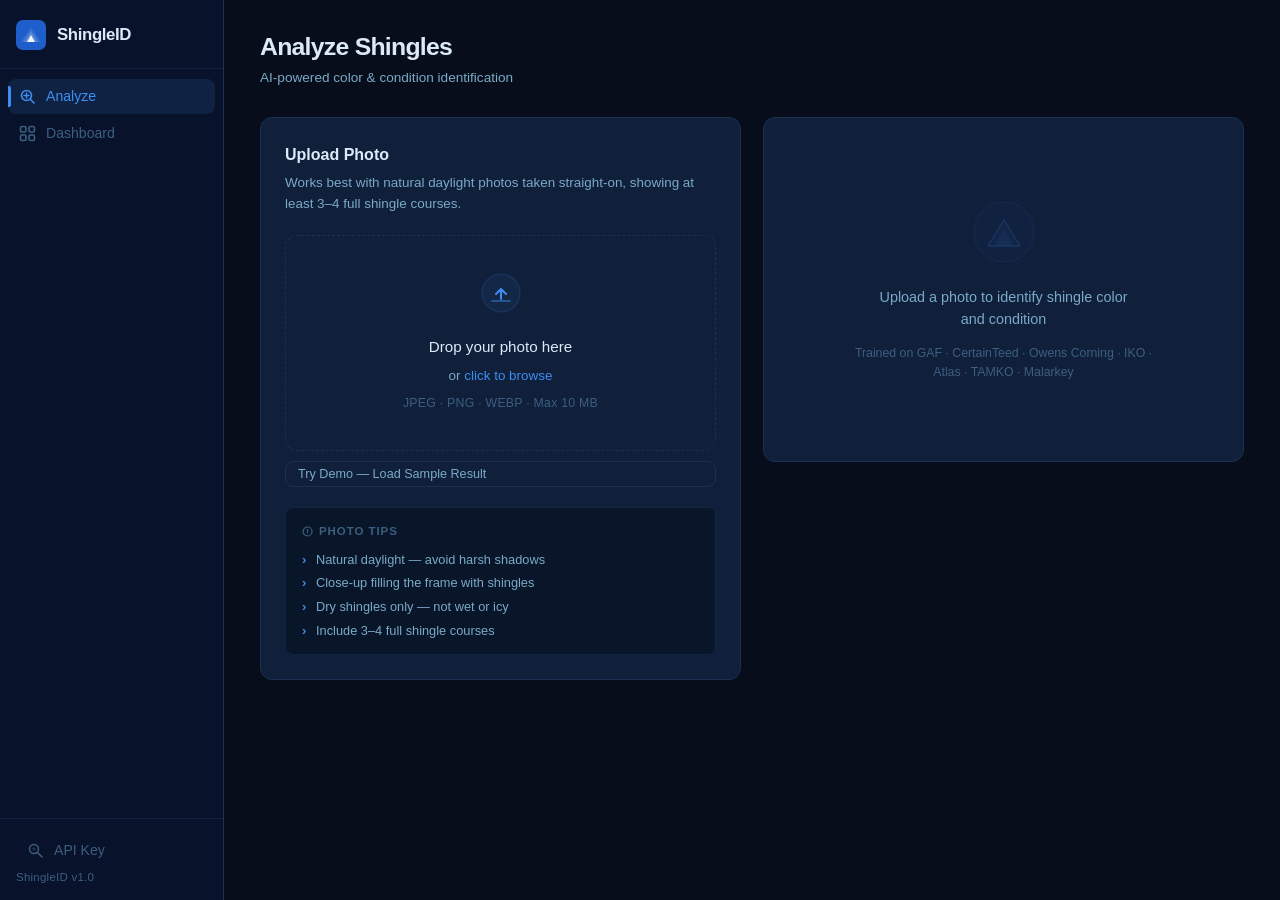
==== commit 7fe8648c: "Deploy frontend to GitHub Pages a6361b69ac5faeed90281a18c270e25aec0c4509" ====
--- a/index.html
+++ b/index.html
@@ -119,6 +119,13 @@
               <p class="upload-zone__hint">JPEG · PNG · WEBP · Max 10 MB</p>
               <input type="file" id="fileInput" accept="image/jpeg,image/jpg,image/png,image/webp"
                      class="upload-zone__input" aria-hidden="true" tabindex="-1" />
+            </div>
+
+            <div class="demo-bar" id="demoBar">
+              <button class="btn btn--ghost btn--sm" id="demoBtn" type="button"
+                      style="width:100%;margin-top:10px;">
+                Try Demo — Load Sample Result
+              </button>
             </div>
 
             <div class="preview-area hidden" id="previewArea">
@@ -409,7 +416,7 @@
             </linearGradient>
           </defs>
         </svg>
-        <h2 class="modal__title" id="modalTitle">Welcome to ShingleID</h2>
+        <h2 class="modal__title" id="modalTitle">API Key Required</h2>
       </div>
       <p class="modal__desc">Enter your Anthropic API key to enable AI-powered shingle analysis. Your key is stored only in your browser — never sent to any server.</p>
       <div class="modal__field">
